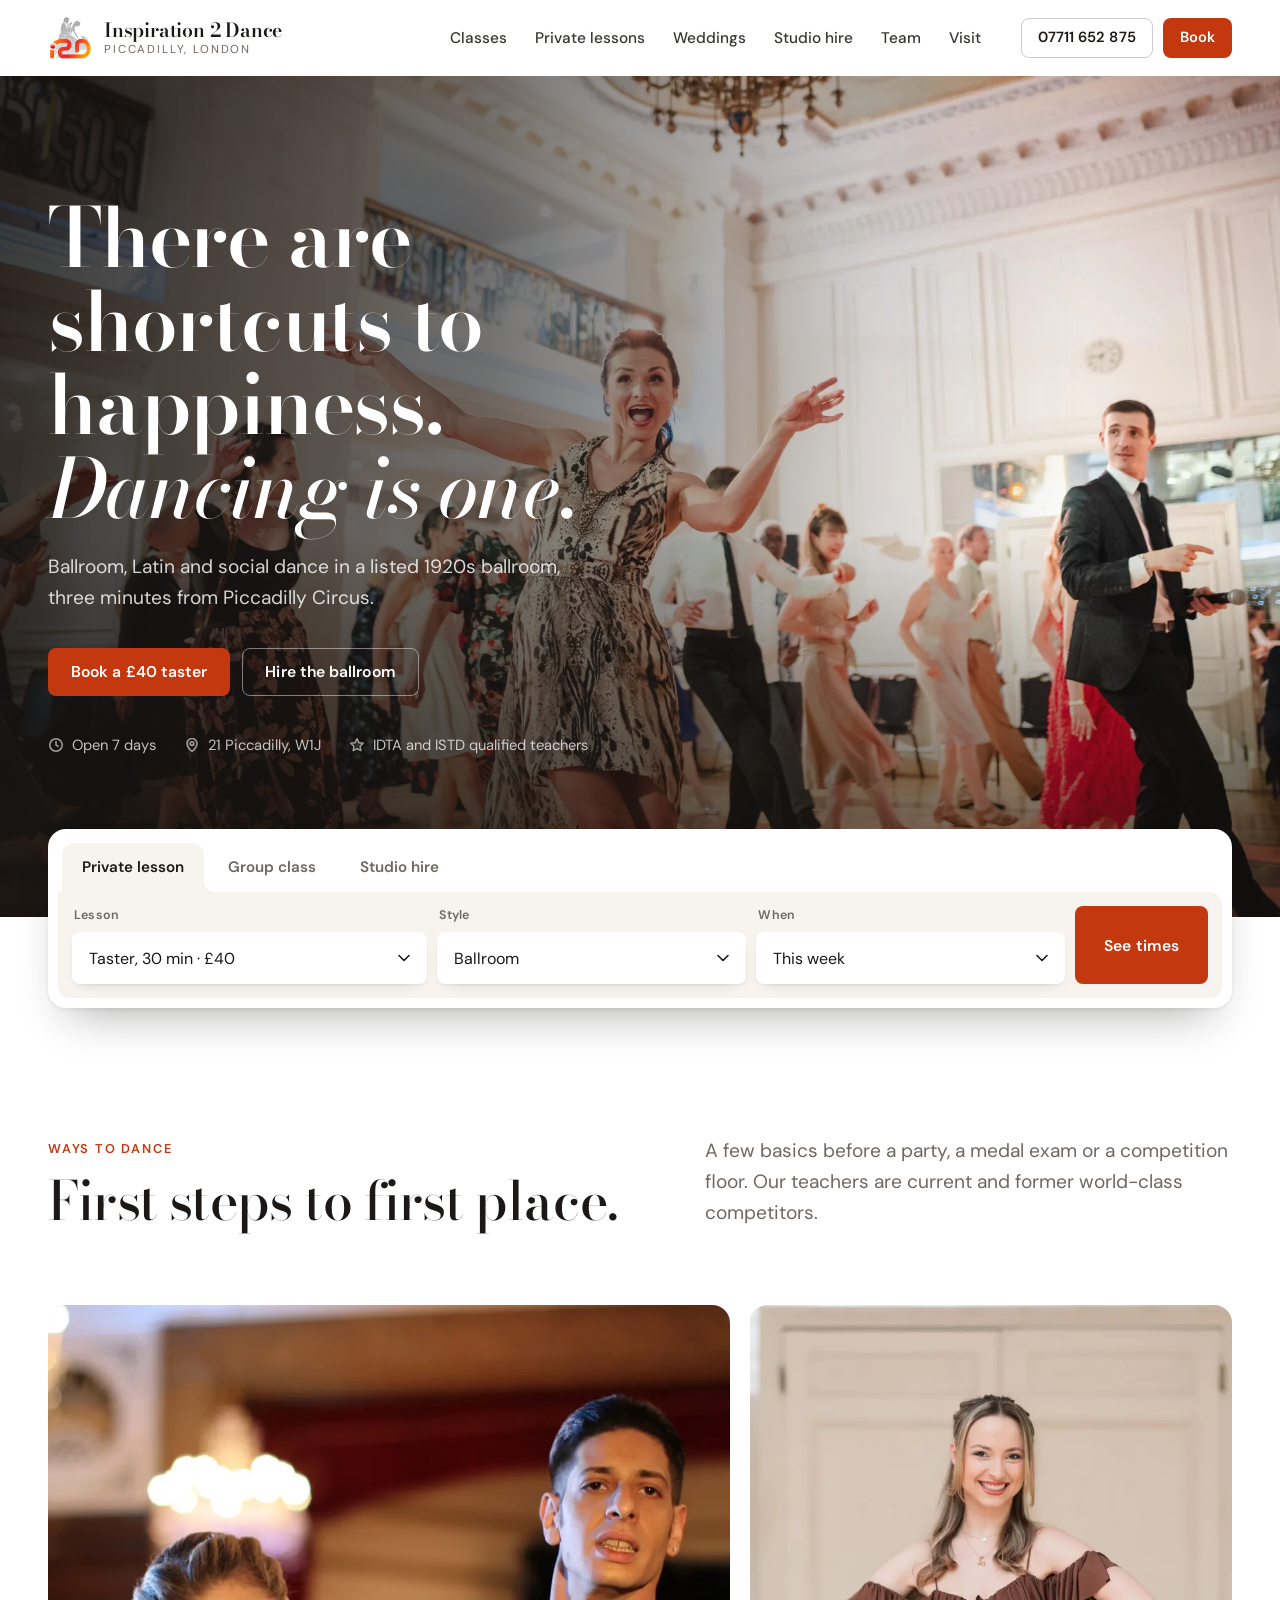
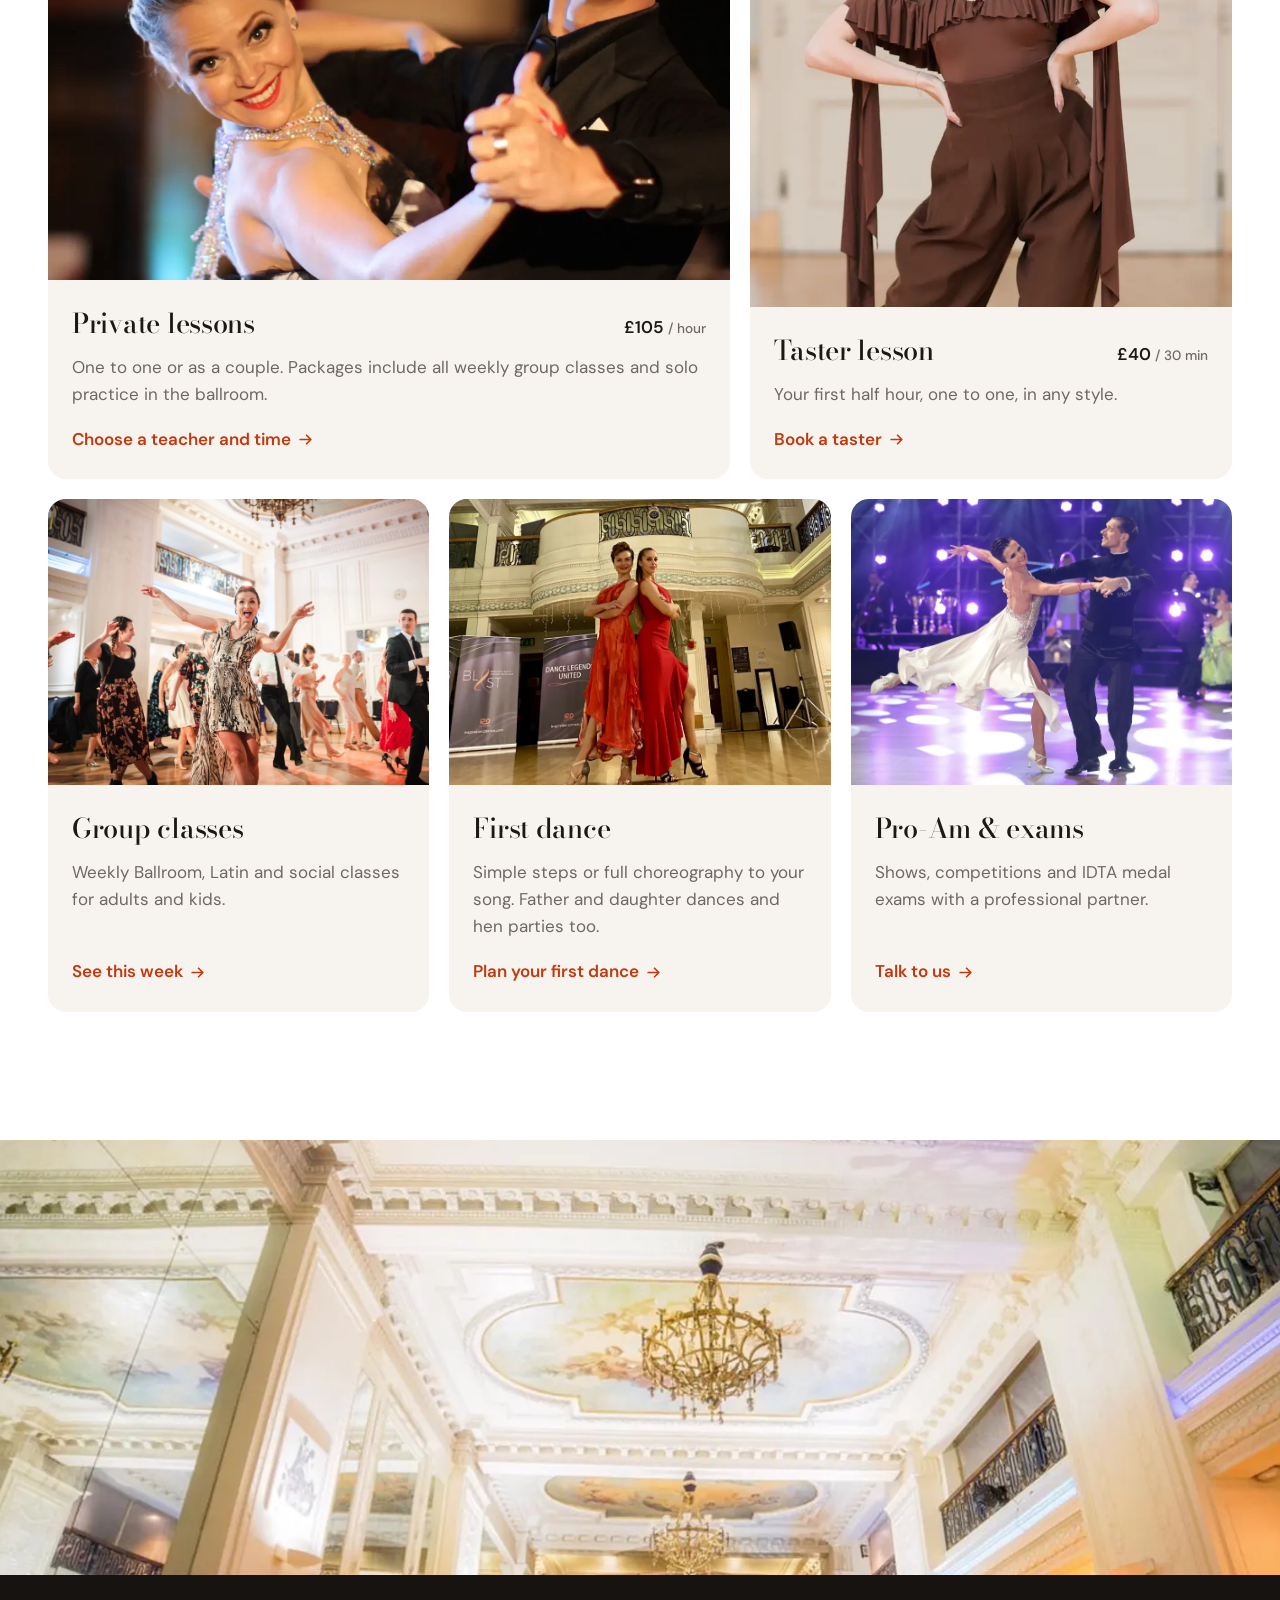
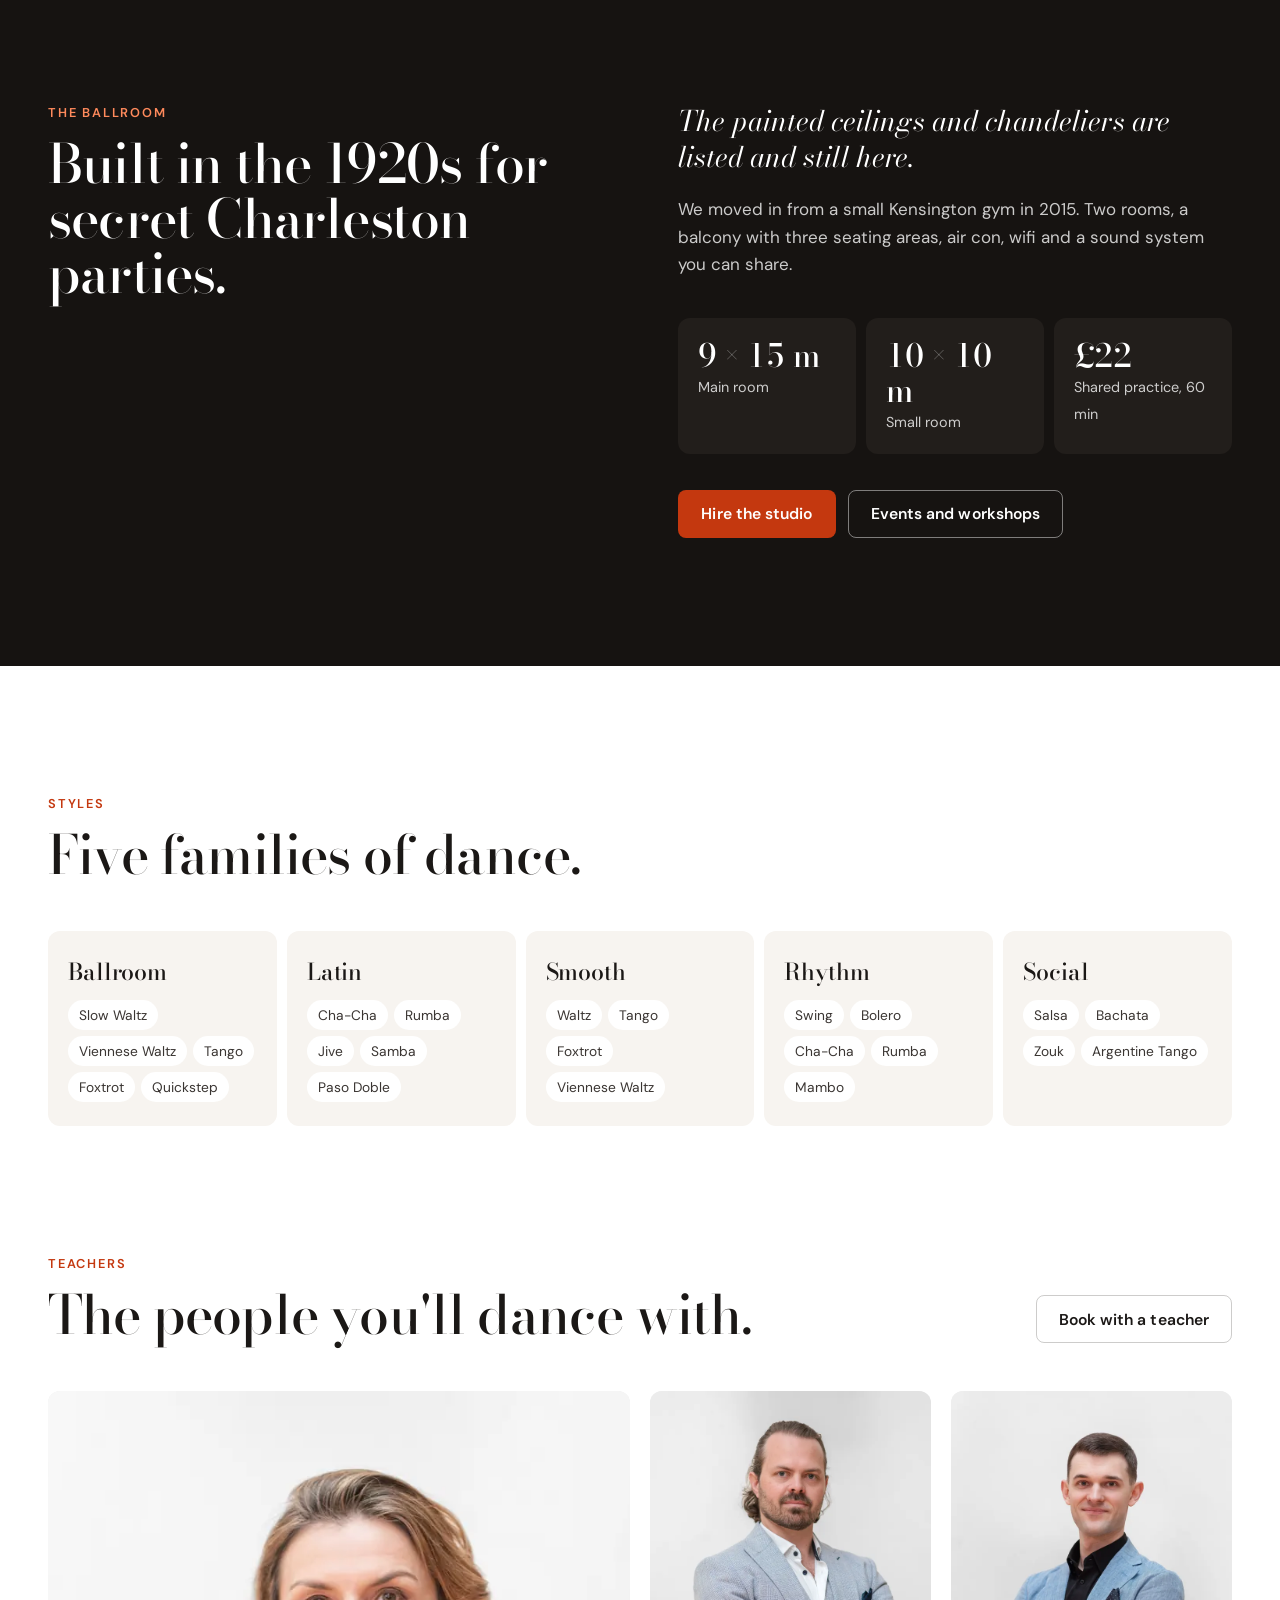
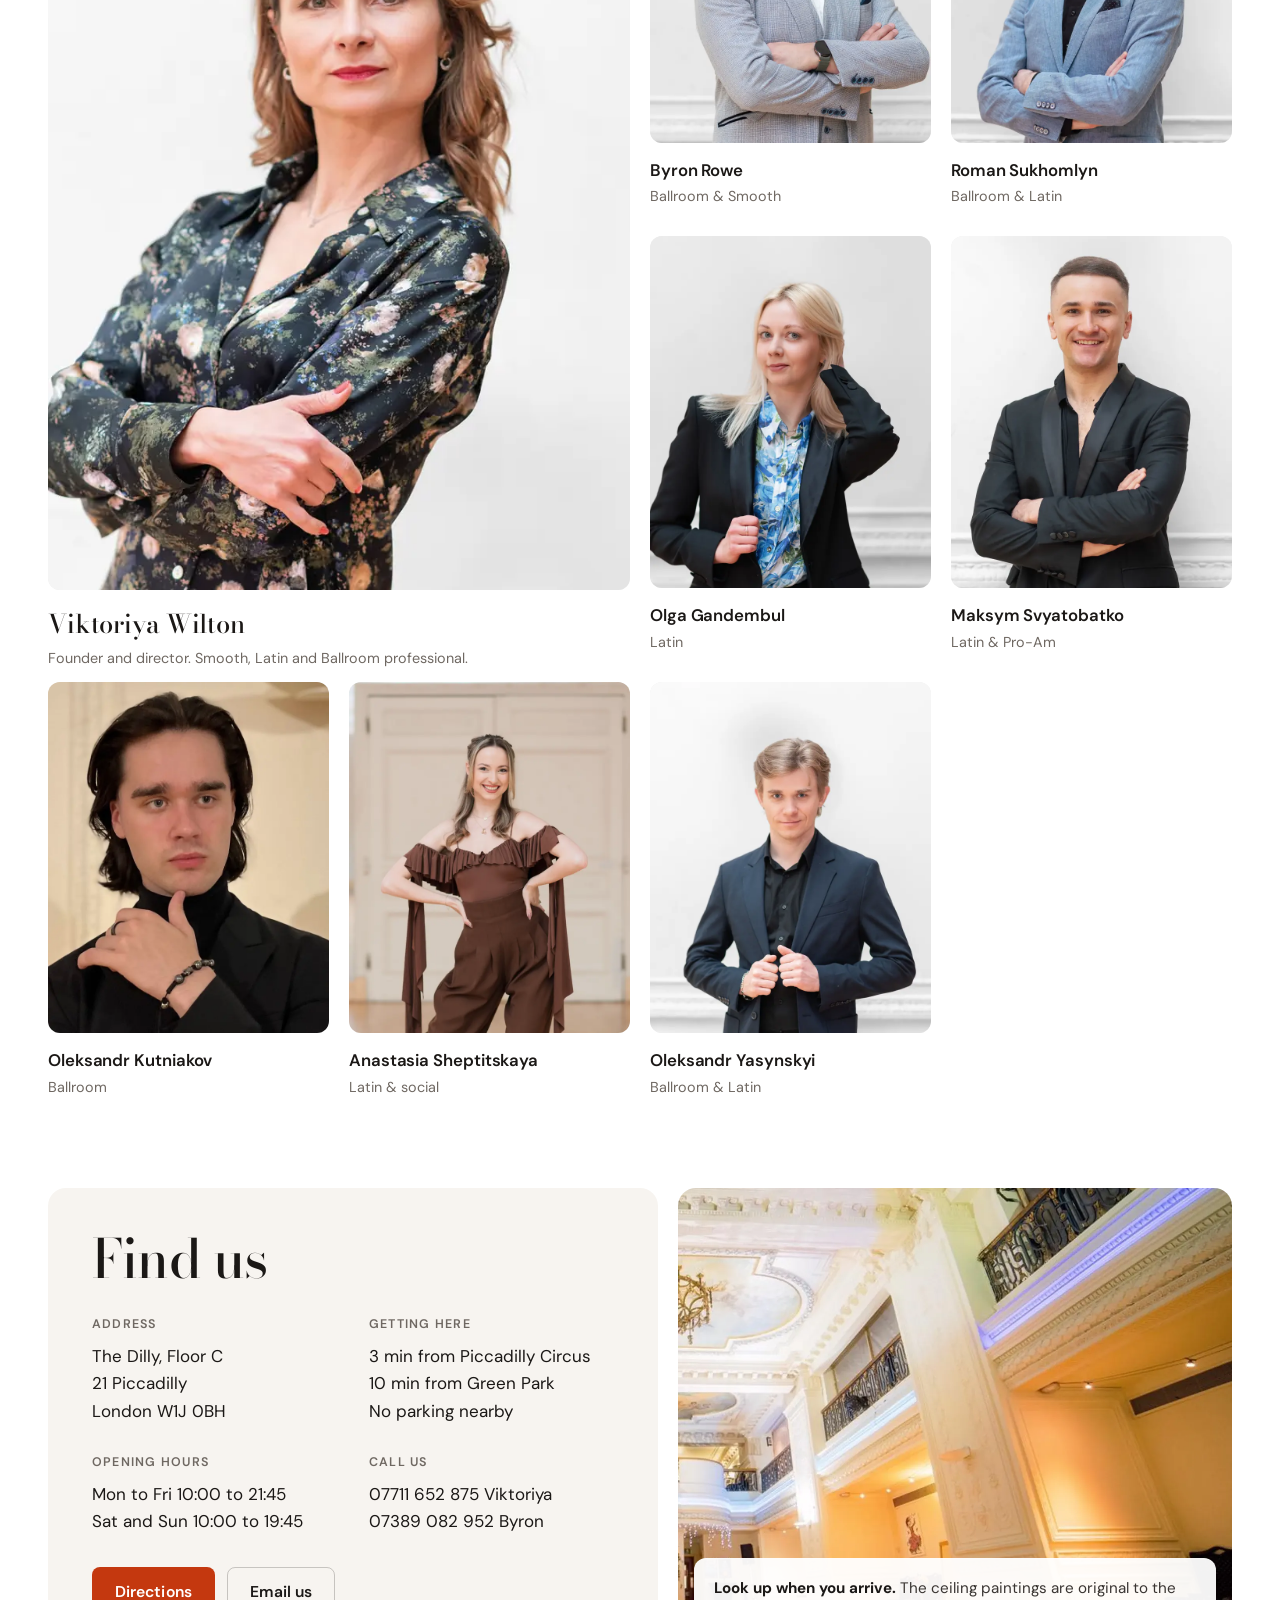
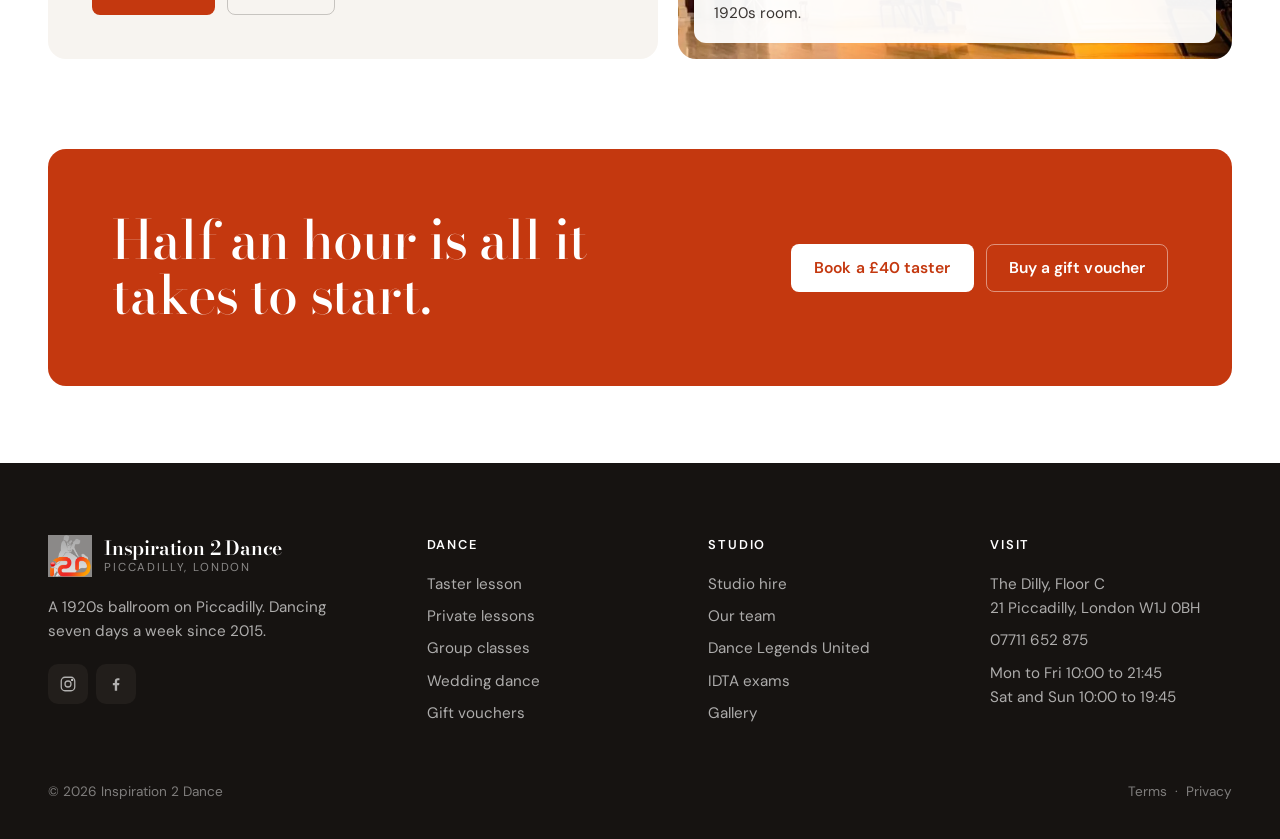
==== design/index.html @ 7de1f1ab "I2D website redesign mockup: home, booking and studio hire Co-Authored-By: Claude Opus 5.5 <noreply@" ====
<!doctype html>
<html lang="en-GB">
<head>
<meta charset="utf-8">
<meta name="viewport" content="width=device-width, initial-scale=1">
<meta name="robots" content="noindex, nofollow">
<title>Inspiration 2 Dance · Ballroom & Latin dance studio, Piccadilly</title>
<link rel="preload" href="assets/fonts/bodoni-moda-latin-standard-normal.woff2" as="font" type="font/woff2" crossorigin>
<link rel="preload" href="assets/fonts/dm-sans-latin-standard-normal.woff2" as="font" type="font/woff2" crossorigin>
<link rel="stylesheet" href="assets/site.css">
<link rel="icon" href="assets/img/i2d-logo.png">
</head>
<body data-page="home">
<div data-header></div>

<main>
  <section class="hero on-dark">
    <div class="hero-media"><img src="assets/img/social-night.webp" alt="A full social dance night under the chandeliers at Inspiration 2 Dance" width="2000" height="1353" fetchpriority="high"></div>
    <div class="rail">
      <h1 class="display">There are shortcuts to happiness. <em>Dancing is one.</em></h1>
      <p class="lede">Ballroom, Latin and social dance in a listed 1920s ballroom, three minutes from Piccadilly Circus.</p>
      <div class="actions">
        <a class="btn btn-primary" href="book.html?type=taster">Book a £40 taster</a>
        <a class="btn btn-ghost" href="studio-hire.html">Hire the ballroom</a>
      </div>
      <div class="hero-facts">
        <span><svg viewBox="0 0 16 16" fill="none" stroke="currentColor" stroke-width="1.5"><circle cx="8" cy="8" r="6.2"/><path d="M8 4.6V8l2.2 1.4" stroke-linecap="round"/></svg>Open 7 days</span>
        <span><svg viewBox="0 0 16 16" fill="none" stroke="currentColor" stroke-width="1.5"><path d="M8 14.5s5-4.3 5-8a5 5 0 0 0-10 0c0 3.7 5 8 5 8z"/><circle cx="8" cy="6.5" r="1.8"/></svg>21 Piccadilly, W1J</span>
        <span><svg viewBox="0 0 16 16" fill="none" stroke="currentColor" stroke-width="1.5"><path d="M8 1.8l1.9 3.9 4.3.6-3.1 3 .7 4.3L8 11.6l-3.8 2 .7-4.3-3.1-3 4.3-.6z" stroke-linejoin="round"/></svg>IDTA and ISTD qualified teachers</span>
      </div>
    </div>
  </section>

  <div class="rail">
    <div class="quick" id="quick">
      <div class="quick-tabs" role="tablist" data-tabs>
        <button class="ctab" role="tab" aria-selected="true" data-value="lesson">Private lesson</button>
        <button class="ctab" role="tab" aria-selected="false" data-value="class">Group class</button>
        <button class="ctab" role="tab" aria-selected="false" data-value="hire">Studio hire</button>
      </div>
      <form class="quick-body" action="book.html">
        <div class="field">
          <label for="q-what" data-q-label>Lesson</label>
          <select class="control" id="q-what" name="type">
            <option value="taster">Taster, 30 min · £40</option>
            <option value="single">Private lesson, 60 min · £105</option>
            <option value="five">5 hour package · £495</option>
            <option value="ten">10 hour package · £950</option>
          </select>
        </div>
        <div class="field">
          <label for="q-style">Style</label>
          <select class="control" id="q-style" name="style">
            <option>Ballroom</option><option>Latin</option><option>American Smooth</option>
            <option>Salsa</option><option>Argentine Tango</option><option>Wedding dance</option>
          </select>
        </div>
        <div class="field">
          <label for="q-when">When</label>
          <select class="control" id="q-when" name="when">
            <option>This week</option><option>Next week</option><option>Pick a date</option>
          </select>
        </div>
        <button class="btn btn-primary" type="submit">See times</button>
      </form>
    </div>
  </div>

  <section class="section">
    <div class="rail">
      <div class="intro">
        <div>
          <p class="kicker">Ways to dance</p>
          <h2 class="display" style="margin-top:14px">First steps to first place.</h2>
        </div>
        <p class="lede">A few basics before a party, a medal exam or a competition floor. Our teachers are current and former world-class competitors.</p>
      </div>

      <div class="offers">
        <a class="offer big" href="book.html">
          <div class="ph"><img src="assets/img/gala-waltz.webp" alt="Teacher and student in ballroom hold" width="1400" height="961" loading="lazy"></div>
          <div class="body">
            <div class="row"><h3>Private lessons</h3><span class="price">£105 <small>/ hour</small></span></div>
            <p>One to one or as a couple. Packages include all weekly group classes and solo practice in the ballroom.</p>
            <span class="link">Choose a teacher and time <svg class="arrow" viewBox="0 0 16 16" fill="none"><path d="M3 8h10m-4-4 4 4-4 4" stroke="currentColor" stroke-width="1.6" stroke-linecap="round" stroke-linejoin="round"/></svg></span>
          </div>
        </a>
        <a class="offer tall" href="book.html?type=taster">
          <div class="ph"><img src="assets/img/team-anastasia-sheptitskaya.webp" alt="Anastasia, one of our teachers, in the studio" width="720" height="900" loading="lazy" style="object-position:50% 20%"></div>
          <div class="body">
            <div class="row"><h3>Taster lesson</h3><span class="price">£40 <small>/ 30 min</small></span></div>
            <p>Your first half hour, one to one, in any style.</p>
            <span class="link">Book a taster <svg class="arrow" viewBox="0 0 16 16" fill="none"><path d="M3 8h10m-4-4 4 4-4 4" stroke="currentColor" stroke-width="1.6" stroke-linecap="round" stroke-linejoin="round"/></svg></span>
          </div>
        </a>
        <a class="offer third" href="book.html?type=class">
          <div class="ph"><img src="assets/img/social-night.webp" alt="Group class in the main ballroom" width="2000" height="1353" loading="lazy" style="object-position:30% 50%"></div>
          <div class="body">
            <div class="row"><h3>Group classes</h3></div>
            <p>Weekly Ballroom, Latin and social classes for adults and kids.</p>
            <span class="link">See this week <svg class="arrow" viewBox="0 0 16 16" fill="none"><path d="M3 8h10m-4-4 4 4-4 4" stroke="currentColor" stroke-width="1.6" stroke-linecap="round" stroke-linejoin="round"/></svg></span>
          </div>
        </a>
        <a class="offer third" id="weddings" href="book.html?style=wedding">
          <div class="ph"><img src="assets/img/red-dresses.webp" alt="Two dancers in red dresses under the ballroom balcony" width="845" height="684" loading="lazy"></div>
          <div class="body">
            <div class="row"><h3>First dance</h3></div>
            <p>Simple steps or full choreography to your song. Father and daughter dances and hen parties too.</p>
            <span class="link">Plan your first dance <svg class="arrow" viewBox="0 0 16 16" fill="none"><path d="M3 8h10m-4-4 4 4-4 4" stroke="currentColor" stroke-width="1.6" stroke-linecap="round" stroke-linejoin="round"/></svg></span>
          </div>
        </a>
        <a class="offer third" href="#">
          <div class="ph"><img src="assets/img/competition-ballroom.webp" alt="Pro-Am couple competing on a lit ballroom floor" width="845" height="684" loading="lazy"></div>
          <div class="body">
            <div class="row"><h3>Pro-Am &amp; exams</h3></div>
            <p>Shows, competitions and IDTA medal exams with a professional partner.</p>
            <span class="link">Talk to us <svg class="arrow" viewBox="0 0 16 16" fill="none"><path d="M3 8h10m-4-4 4 4-4 4" stroke="currentColor" stroke-width="1.6" stroke-linecap="round" stroke-linejoin="round"/></svg></span>
          </div>
        </a>
      </div>
    </div>
  </section>

  <section class="band on-dark">
    <div class="ceiling"><img src="assets/img/ballroom-ceiling.webp" alt="Painted ceilings and chandeliers in the main ballroom" width="2000" height="488" loading="lazy"></div>
    <div class="section rail">
      <div class="story">
        <div>
          <p class="kicker">The ballroom</p>
          <h2 class="display" style="margin-top:14px">Built in the 1920s for secret Charleston parties.</h2>
        </div>
        <div>
          <p class="big-quote">The painted ceilings and chandeliers are listed and still here.</p>
          <p style="margin-top:1.2em">We moved in from a small Kensington gym in 2015. Two rooms, a balcony with three seating areas, air con, wifi and a sound system you can share.</p>
          <div class="specs">
            <div class="spec"><b class="num">9 × 15 m</b><span>Main room</span></div>
            <div class="spec"><b class="num">10 × 10 m</b><span>Small room</span></div>
            <div class="spec"><b class="num">£22</b><span>Shared practice, 60 min</span></div>
          </div>
          <div class="actions">
            <a class="btn btn-primary" href="studio-hire.html">Hire the studio</a>
            <a class="btn btn-ghost" href="studio-hire.html#exclusive">Events and workshops</a>
          </div>
        </div>
      </div>
    </div>
  </section>

  <section class="section">
    <div class="rail">
      <p class="kicker">Styles</p>
      <h2 class="display" style="margin-top:14px;max-width:16ch">Five families of dance.</h2>
      <div class="styles-grid">
        <div class="style-card"><h3>Ballroom</h3><ul><li>Slow Waltz</li><li>Viennese Waltz</li><li>Tango</li><li>Foxtrot</li><li>Quickstep</li></ul></div>
        <div class="style-card"><h3>Latin</h3><ul><li>Cha-Cha</li><li>Rumba</li><li>Jive</li><li>Samba</li><li>Paso Doble</li></ul></div>
        <div class="style-card"><h3>Smooth</h3><ul><li>Waltz</li><li>Tango</li><li>Foxtrot</li><li>Viennese Waltz</li></ul></div>
        <div class="style-card"><h3>Rhythm</h3><ul><li>Swing</li><li>Bolero</li><li>Cha-Cha</li><li>Rumba</li><li>Mambo</li></ul></div>
        <div class="style-card"><h3>Social</h3><ul><li>Salsa</li><li>Bachata</li><li>Zouk</li><li>Argentine Tango</li></ul></div>
      </div>
    </div>
  </section>

  <section class="section tight" id="team" style="padding-top:0">
    <div class="rail">
      <div class="team-head">
        <div>
          <p class="kicker">Teachers</p>
          <h2 class="display" style="margin-top:14px">The people you'll dance with.</h2>
        </div>
        <a class="btn btn-ghost" href="book.html">Book with a teacher</a>
      </div>
      <div class="team">
        <article class="person lead">
          <div class="ph"><img src="assets/img/team-viktoriya-wilton.webp" alt="Viktoriya Wilton" width="720" height="900" loading="lazy"></div>
          <h3>Viktoriya Wilton</h3>
          <p>Founder and director. Smooth, Latin and Ballroom professional.</p>
        </article>
        <article class="person"><div class="ph"><img src="assets/img/team-byron-rowe.webp" alt="Byron Rowe" width="720" height="900" loading="lazy"></div><h3>Byron Rowe</h3><p>Ballroom &amp; Smooth</p></article>
        <article class="person"><div class="ph"><img src="assets/img/team-roman-sukhomlyn.webp" alt="Roman Sukhomlyn" width="720" height="900" loading="lazy"></div><h3>Roman Sukhomlyn</h3><p>Ballroom &amp; Latin</p></article>
        <article class="person"><div class="ph"><img src="assets/img/team-olga-gandembul.webp" alt="Olga Gandembul" width="720" height="900" loading="lazy"></div><h3>Olga Gandembul</h3><p>Latin</p></article>
        <article class="person"><div class="ph"><img src="assets/img/team-maksym-svyatobatko.webp" alt="Maksym Svyatobatko" width="720" height="900" loading="lazy"></div><h3>Maksym Svyatobatko</h3><p>Latin &amp; Pro-Am</p></article>
        <article class="person"><div class="ph"><img src="assets/img/team-oleksandr-kutniakov.webp" alt="Oleksandr Kutniakov" width="680" height="850" loading="lazy"></div><h3>Oleksandr Kutniakov</h3><p>Ballroom</p></article>
        <article class="person"><div class="ph"><img src="assets/img/team-anastasia-sheptitskaya.webp" alt="Anastasia Sheptitskaya" width="720" height="900" loading="lazy"></div><h3>Anastasia Sheptitskaya</h3><p>Latin &amp; social</p></article>
        <article class="person"><div class="ph"><img src="assets/img/team-oleksandr-yasynskyi.webp" alt="Oleksandr Yasynskyi" width="720" height="900" loading="lazy"></div><h3>Oleksandr Yasynskyi</h3><p>Ballroom &amp; Latin</p></article>
      </div>
    </div>
  </section>

  <section class="section tight" id="visit" style="padding-top:0">
    <div class="rail visit">
      <div class="visit-card">
        <h2 class="display">Find us</h2>
        <div class="facts">
          <div><p class="label">Address</p><p>The Dilly, Floor C<br>21 Piccadilly<br>London W1J 0BH</p></div>
          <div><p class="label">Getting here</p><p>3 min from Piccadilly Circus<br>10 min from Green Park<br>No parking nearby</p></div>
          <div><p class="label">Opening hours</p><p class="num">Mon to Fri 10:00 to 21:45<br>Sat and Sun 10:00 to 19:45</p></div>
          <div><p class="label">Call us</p><p class="num"><a href="tel:+447711652875">07711 652 875</a> Viktoriya<br><a href="tel:+447389082952">07389 082 952</a> Byron</p></div>
        </div>
        <div style="display:flex;gap:12px;flex-wrap:wrap;margin-top:32px">
          <a class="btn btn-primary" href="https://maps.google.com/?q=21+Piccadilly+London+W1J+0BH">Directions</a>
          <a class="btn btn-ghost" href="mailto:info@inspiration2dance.com">Email us</a>
        </div>
      </div>
      <div class="visit-photo">
        <img src="assets/img/ballroom-floor.webp" alt="The ballroom floor and balcony" width="1100" height="1061" loading="lazy">
        <p class="did-you-know"><b>Look up when you arrive.</b> The ceiling paintings are original to the 1920s room.</p>
      </div>
    </div>
  </section>

  <div class="rail">
    <div class="cta-band">
      <h2 class="display">Half an hour is all it takes to start.</h2>
      <div class="actions">
        <a class="btn btn-light" href="book.html?type=taster">Book a £40 taster</a>
        <a class="btn btn-ghost light" href="#">Buy a gift voucher</a>
      </div>
    </div>
  </div>
</main>

<div data-footer></div>
<script src="assets/site.js"></script>
<script>
  // Quick booker: swap the first field per tab
  (function () {
    const sel = document.getElementById("q-what");
    const lab = document.querySelector("[data-q-label]");
    const form = document.querySelector(".quick-body");
    const sets = {
      lesson: ["Lesson", "book.html", [["taster","Taster, 30 min · £40"],["single","Private lesson, 60 min · £105"],["five","5 hour package · £495"],["ten","10 hour package · £950"]]],
      class: ["Level", "book.html", [["class","Beginner"],["class","Improver"],["class","Intermediate"],["class","Kids"]]],
      hire: ["Room", "studio-hire.html", [["main","Main room, 9 × 15 m"],["small","Small room, 10 × 10 m"],["exclusive","Whole venue, exclusive"]]],
    };
    document.querySelector(".quick-tabs").addEventListener("tabchange", (e) => {
      const [label, action, opts] = sets[e.detail];
      lab.textContent = label;
      form.action = action;
      sel.innerHTML = opts.map(([v, t]) => `<option value="${v}">${t}</option>`).join("");
    });
  })();
</script>
</body>
</html>
---- design/assets/site.css ----
/* Inspiration 2 Dance — redesign mockup */

@font-face {
  font-family: "Bodoni Moda";
  src: url("fonts/bodoni-moda-latin-standard-normal.woff2") format("woff2-variations");
  font-weight: 400 900;
  font-style: normal;
  font-display: swap;
}
@font-face {
  font-family: "Bodoni Moda";
  src: url("fonts/bodoni-moda-latin-standard-italic.woff2") format("woff2-variations");
  font-weight: 400 900;
  font-style: italic;
  font-display: swap;
}
@font-face {
  font-family: "DM Sans";
  src: url("fonts/dm-sans-latin-standard-normal.woff2") format("woff2-variations");
  font-weight: 100 1000;
  font-style: normal;
  font-display: swap;
}
@font-face {
  font-family: "DM Sans";
  src: url("fonts/dm-sans-latin-standard-italic.woff2") format("woff2-variations");
  font-weight: 100 1000;
  font-style: italic;
  font-display: swap;
}

:root {
  /* Brand: the i2D mark runs orange into red. One accent family, used sparingly. */
  --flame: #e8501c;
  --flame-deep: #c4380f;      /* text + buttons on light, AA on white */
  --flame-press: #a52e0b;
  --flame-soft: #fbe9e2;

  --ink: #1b1816;             /* warm charcoal */
  --ink-2: #3a3532;
  --muted: #6f6862;
  --line: #ebe5de;
  --paper: #ffffff;
  --paper-2: #f7f4f0;         /* warm off-white, the ballroom plaster */
  --night: #161311;           /* dark bands */
  --night-2: #221e1b;

  --ok: #14704a;  --ok-soft: #e4f4ec;
  --full: #5f6873; --full-soft: #eceff1;

  --serif: "Bodoni Moda", "Didot", "Bodoni 72", Georgia, serif;
  --sans: "DM Sans", system-ui, -apple-system, "Segoe UI", sans-serif;

  --r-sm: 8px;
  --r-md: 12px;
  --r-lg: 18px;
  --shadow: 0 1px 2px rgba(27, 24, 22, .05), 0 14px 34px -18px rgba(27, 24, 22, .30);
  --shadow-lift: 0 2px 4px rgba(27, 24, 22, .06), 0 24px 48px -22px rgba(27, 24, 22, .40);

  --rail: 1240px;
  --gutter: clamp(20px, 4vw, 48px);
}

*, *::before, *::after { box-sizing: border-box; }
html { -webkit-text-size-adjust: 100%; scroll-behavior: smooth; }
body {
  margin: 0;
  font-family: var(--sans);
  font-size: 1.0625rem;
  line-height: 1.6;
  color: var(--ink-2);
  background: var(--paper);
  -webkit-font-smoothing: antialiased;
  text-rendering: optimizeLegibility;
}
img { display: block; max-width: 100%; height: auto; }
a { color: inherit; }
button, input, select, textarea { font: inherit; color: inherit; }
:focus-visible { outline: 2px solid var(--flame-deep); outline-offset: 3px; border-radius: 6px; }

h1, h2, h3 { color: var(--ink); margin: 0; font-weight: 500; }
.display {
  font-family: var(--serif);
  font-weight: 500;
  letter-spacing: -0.015em;
  line-height: 1.02;
  font-optical-sizing: auto;
}
.display em { font-style: italic; font-weight: 400; }
h1.display { font-size: clamp(2.6rem, 6.4vw, 5.6rem); }
h2.display { font-size: clamp(2rem, 4.2vw, 3.4rem); }
h3 { font-size: 1.15rem; font-weight: 600; letter-spacing: -0.005em; }
p { margin: 0; }

.rail { width: min(100% - 2 * var(--gutter), var(--rail)); margin-inline: auto; }
.section { padding-block: clamp(72px, 10vw, 136px); }
.section.tight { padding-block: clamp(56px, 7vw, 96px); }
.kicker {
  font-size: .8rem;
  font-weight: 600;
  letter-spacing: .14em;
  text-transform: uppercase;
  color: var(--flame-deep);
}
.lede { font-size: clamp(1.1rem, 1.5vw, 1.25rem); color: var(--muted); }
.num { font-variant-numeric: tabular-nums; }

/* ---------- Buttons ---------- */
.btn {
  display: inline-flex; align-items: center; justify-content: center; gap: .5em;
  min-height: 48px; padding: 0 22px;
  border-radius: var(--r-sm);
  border: 1.5px solid transparent;
  font-weight: 600; font-size: .98rem; letter-spacing: .005em;
  text-decoration: none; cursor: pointer; white-space: nowrap;
  transition: background-color .15s, border-color .15s, color .15s, transform .15s;
}
.btn:active { transform: translateY(1px); }
.btn-primary { background: var(--flame-deep); color: #fff; }
.btn-primary:hover { background: var(--flame-press); }
.btn-ghost { background: transparent; color: var(--ink); border-color: rgba(27,24,22,.22); }
.btn-ghost:hover { border-color: var(--ink); }
.on-dark .btn-ghost, .btn-ghost.light { color: #fff; border-color: rgba(255,255,255,.45); }
.on-dark .btn-ghost:hover, .btn-ghost.light:hover { border-color: #fff; }
.btn-sm { min-height: 40px; padding: 0 16px; font-size: .92rem; }
.btn-block { width: 100%; }
.btn[disabled] { opacity: .45; cursor: not-allowed; }
.link {
  color: var(--flame-deep); font-weight: 600; text-decoration: none;
  display: inline-flex; align-items: center; gap: .35em;
}
.link:hover { text-decoration: underline; text-underline-offset: 4px; }
.arrow { width: 1em; height: 1em; flex: none; }

/* ---------- Header ---------- */
.site-header {
  position: sticky; top: 0; z-index: 50;
  background: rgba(255,255,255,.96);
  backdrop-filter: saturate(1.4) blur(8px);
  transition: box-shadow .2s;
}
.site-header.scrolled { box-shadow: 0 1px 0 var(--line), 0 10px 30px -24px rgba(0,0,0,.4); }
.site-header .rail { display: flex; align-items: center; gap: 28px; height: 76px; }
.brand { display: flex; align-items: center; gap: 12px; text-decoration: none; flex: none; }
.brand img { width: 44px; height: 42px; }
.brand-name { display: flex; flex-direction: column; line-height: 1.05; }
.brand-name b { font-family: var(--serif); font-weight: 600; font-size: 1.22rem; color: var(--ink); letter-spacing: -.01em; }
.brand-name span { font-size: .72rem; letter-spacing: .16em; text-transform: uppercase; color: var(--muted); margin-top: 3px; }
.nav { display: flex; gap: 4px; margin-left: auto; }
.nav a {
  text-decoration: none; font-weight: 500; font-size: .96rem; color: var(--ink-2);
  padding: 9px 12px; border-radius: var(--r-sm);
}
.nav a:hover { background: var(--paper-2); color: var(--ink); }
.nav a[aria-current="page"] { color: var(--ink); background: var(--paper-2); }
.header-cta { display: flex; gap: 10px; align-items: center; }
.burger {
  display: none; margin-left: auto; width: 46px; height: 46px; border: 0; border-radius: var(--r-sm);
  background: var(--paper-2); cursor: pointer; align-items: center; justify-content: center;
}
.burger svg { width: 22px; height: 22px; }

.mobile-menu {
  position: fixed; inset: 0; z-index: 60; background: var(--paper);
  padding: 16px var(--gutter) 32px; display: none; flex-direction: column; overflow-y: auto;
}
.mobile-menu.open { display: flex; }
.mobile-menu .top { display: flex; align-items: center; justify-content: space-between; height: 60px; margin-bottom: 18px; }
.mobile-menu nav { display: grid; gap: 8px; }
.mobile-menu nav a {
  display: flex; align-items: center; justify-content: space-between;
  text-decoration: none; padding: 16px 18px; border-radius: var(--r-md);
  background: var(--paper-2); font-weight: 600; font-size: 1.08rem; color: var(--ink);
}
.mobile-menu .foot { margin-top: auto; padding-top: 28px; display: grid; gap: 10px; }

@media (max-width: 1080px) {
  .nav, .header-cta .btn-ghost { display: none; }
  .header-cta { margin-left: auto; }
  .burger { display: inline-flex; margin-left: 0; }
}
@media (max-width: 520px) {
  .site-header .rail { height: 66px; gap: 12px; }
  .brand-name span { display: none; }
  .header-cta .btn { min-height: 42px; padding: 0 14px; }
}

/* ---------- Hero ---------- */
.hero { position: relative; color: #fff; background: var(--night); isolation: isolate; }
.hero-media { position: absolute; inset: 0; z-index: -1; overflow: hidden; }
.hero-media img { width: 100%; height: 100%; object-fit: cover; object-position: 50% 35%; }
.hero-media::after {
  content: ""; position: absolute; inset: 0;
  background:
    linear-gradient(90deg, rgba(22,19,17,.82) 0%, rgba(22,19,17,.6) 38%, rgba(22,19,17,.15) 68%, rgba(22,19,17,0) 85%),
    linear-gradient(0deg, rgba(22,19,17,.7) 0%, rgba(22,19,17,0) 45%);
}
@media (max-width: 760px) {
  .hero-media::after { background: linear-gradient(0deg, rgba(22,19,17,.92) 0%, rgba(22,19,17,.72) 55%, rgba(22,19,17,.45) 100%); }
}
.hero .rail { min-height: min(86vh, 820px); display: flex; flex-direction: column; justify-content: flex-end; padding-block: 120px 160px; }
.hero h1 { color: #fff; max-width: 13ch; font-weight: 600; }
.hero h1 em { font-weight: 500; }
.hero .lede { color: rgba(255,255,255,.82); margin-top: 22px; max-width: 34rem; }
.hero .actions { display: flex; flex-wrap: wrap; gap: 12px; margin-top: 34px; }
.hero-facts { display: flex; flex-wrap: wrap; gap: 8px 28px; margin-top: 38px; font-size: .92rem; color: rgba(255,255,255,.75); }
.hero-facts span { display: inline-flex; align-items: center; gap: 8px; }
.hero-facts svg { width: 16px; height: 16px; opacity: .8; }

/* Quick booker, sits over the hero edge */
.quick {
  position: relative; z-index: 5; margin-top: -88px;
  background: var(--paper); border-radius: var(--r-lg); box-shadow: var(--shadow-lift);
  padding: 10px 10px 10px;
}
.quick-tabs { display: flex; gap: 4px; padding: 4px 4px 0; overflow-x: auto; scrollbar-width: none; }
.quick-tabs::-webkit-scrollbar { display: none; }
.quick-body { display: grid; grid-template-columns: 1.15fr 1fr 1fr auto; gap: 10px; padding: 14px; background: var(--paper-2); border-radius: 0 var(--r-md) var(--r-md) var(--r-md); }
.quick-body .btn { height: 100%; min-height: 60px; padding: 0 28px; }
@media (max-width: 900px) {
  .quick { margin-top: -64px; }
  .quick-body { grid-template-columns: 1fr 1fr; }
  .quick-body .btn { grid-column: 1 / -1; min-height: 52px; }
}
@media (max-width: 520px) {
  .quick-body { grid-template-columns: 1fr; }
  .quick-tabs .ctab, .tabbar .ctab { flex: 1; padding-inline: 6px; font-size: .85rem; white-space: nowrap; }
}

/* Chrome-style tabs: rounded tops that flare into the panel below */
.ctab {
  position: relative; flex: none; border: 0; cursor: pointer;
  padding: 12px 20px 13px; border-radius: 12px 12px 0 0;
  background: transparent; color: var(--muted); font-weight: 600; font-size: .95rem;
}
.ctab:hover { color: var(--ink); background: #f2eee9; }
.ctab[aria-selected="true"] { background: var(--paper-2); color: var(--ink); }
.ctab[aria-selected="true"]::before, .ctab[aria-selected="true"]::after {
  content: ""; position: absolute; bottom: 0; width: 12px; height: 12px; pointer-events: none;
}
.ctab[aria-selected="true"]::before { left: -12px; background: radial-gradient(circle at 0 0, transparent 12px, var(--paper-2) 12.5px); }
.ctab[aria-selected="true"]::after { right: -12px; background: radial-gradient(circle at 100% 0, transparent 12px, var(--paper-2) 12.5px); }
.ctab:first-child[aria-selected="true"]::before { display: none; }
.tabbar-first-active + .quick-body, .tabs-panel.first { border-top-left-radius: 0; }

/* ---------- Fields: elevated white controls ---------- */
.field { display: flex; flex-direction: column; gap: 6px; min-width: 0; }
.field label, .field .label { font-size: .78rem; font-weight: 600; color: var(--muted); letter-spacing: .02em; }
.control {
  appearance: none; width: 100%; min-height: 52px; padding: 0 16px;
  background: #fff; border: 1px solid transparent; border-radius: var(--r-sm);
  box-shadow: 0 1px 2px rgba(27,24,22,.06), 0 6px 16px -10px rgba(27,24,22,.25);
  font-size: 1rem; color: var(--ink);
}
.control:hover { border-color: #e2dbd3; }
.control:focus { outline: none; border-color: var(--flame-deep); box-shadow: 0 0 0 3px var(--flame-soft); }
select.control {
  padding-right: 42px; cursor: pointer;
  background-image: url("data:image/svg+xml,%3Csvg xmlns='http://www.w3.org/2000/svg' width='12' height='8' fill='none'%3E%3Cpath d='M1 1.5l5 5 5-5' stroke='%231b1816' stroke-width='1.6' stroke-linecap='round' stroke-linejoin='round'/%3E%3C/svg%3E");
  background-repeat: no-repeat; background-position: right 16px center;
}
textarea.control { padding: 14px 16px; min-height: 120px; resize: vertical; line-height: 1.5; }
.quick .field label { padding-left: 2px; }

/* ---------- Home: offer list ---------- */
.intro { display: grid; grid-template-columns: 1.1fr 1fr; gap: clamp(32px, 6vw, 96px); align-items: end; }
.intro .lede { max-width: none; }
@media (max-width: 860px) { .intro { grid-template-columns: 1fr; } }

.offers { margin-top: clamp(48px, 6vw, 80px); display: grid; grid-template-columns: repeat(12, 1fr); gap: 20px; }
.offer {
  position: relative; display: flex; flex-direction: column; text-decoration: none;
  border-radius: var(--r-lg); overflow: hidden; background: var(--paper-2);
  transition: transform .25s, box-shadow .25s;
}
.offer:hover { transform: translateY(-3px); box-shadow: var(--shadow); }
.offer .ph { overflow: hidden; aspect-ratio: 4 / 3; background: #ddd; }
.offer .ph img { width: 100%; height: 100%; object-fit: cover; transition: transform .6s; }
.offer:hover .ph img { transform: scale(1.03); }
.offer .body { padding: 22px 24px 26px; display: flex; flex-direction: column; gap: 8px; flex: 1; }
.offer .row { display: flex; align-items: baseline; justify-content: space-between; gap: 16px; }
.offer h3 { font-family: var(--serif); font-size: 1.7rem; font-weight: 500; letter-spacing: -.01em; }
.offer .price { font-weight: 600; color: var(--ink); white-space: nowrap; }
.offer .price small { font-weight: 500; color: var(--muted); font-size: .85rem; }
.offer p { color: var(--muted); }
.offer .link { margin-top: auto; padding-top: 10px; }
.offer.big { grid-column: span 7; }
.offer.big .ph, .offer.tall .ph { aspect-ratio: auto; flex: 1; min-height: 300px; }
.offer.big .body, .offer.tall .body { flex: none; }
.offer.tall { grid-column: span 5; }
.offer.third { grid-column: span 4; }
@media (max-width: 960px) {
  .offer.big, .offer.tall { grid-column: span 12; }
  .offer.third { grid-column: span 6; }
  .offer.big .ph, .offer.tall .ph { aspect-ratio: 16/10; flex: none; min-height: 0; }
}
@media (max-width: 620px) { .offer.third { grid-column: span 12; } }

/* ---------- Ballroom band ---------- */
.band { background: var(--night); color: rgba(255,255,255,.78); }
.band h2 { color: #fff; }
.band .kicker { color: #ff8a5c; }
.ceiling { position: relative; }
.ceiling img { width: 100%; height: clamp(220px, 34vw, 480px); object-fit: cover; object-position: 50% 30%; }
.story { display: grid; grid-template-columns: 1fr 1fr; gap: clamp(32px, 6vw, 96px); align-items: start; }
.story p + p { margin-top: 1em; }
.story .big-quote { font-family: var(--serif); font-style: italic; font-size: clamp(1.4rem, 2.2vw, 1.9rem); line-height: 1.3; color: #fff; }
.specs { margin-top: 40px; display: grid; grid-template-columns: repeat(3, 1fr); gap: 10px; }
.spec { background: var(--night-2); border-radius: var(--r-md); padding: 20px 20px 18px; }
.spec b { display: block; font-family: var(--serif); font-size: 2rem; font-weight: 500; color: #fff; line-height: 1.1; }
.spec span { font-size: .9rem; }
.band .actions { display: flex; flex-wrap: wrap; gap: 12px; margin-top: 36px; }
@media (max-width: 860px) {
  .story { grid-template-columns: 1fr; }
  .specs { grid-template-columns: 1fr 1fr; }
}

/* ---------- Styles ---------- */
.styles-grid { margin-top: 48px; display: grid; grid-template-columns: repeat(5, 1fr); gap: 10px; }
.style-card { background: var(--paper-2); border-radius: var(--r-md); padding: 22px 20px 24px; }
.style-card h3 { font-family: var(--serif); font-weight: 500; font-size: 1.45rem; margin-bottom: 10px; }
.style-card ul { list-style: none; padding: 0; margin: 0; display: flex; flex-wrap: wrap; gap: 6px; }
.style-card li { font-size: .86rem; background: #fff; border-radius: 999px; padding: 4px 11px; color: var(--ink-2); }
@media (max-width: 1080px) { .styles-grid { grid-template-columns: repeat(3, 1fr); } }
@media (max-width: 680px) { .styles-grid { grid-template-columns: 1fr 1fr; } }
@media (max-width: 440px) { .styles-grid { grid-template-columns: 1fr; } }

/* ---------- Team ---------- */
.team-head { display: flex; align-items: end; justify-content: space-between; gap: 24px; flex-wrap: wrap; }
.team { margin-top: 48px; display: grid; grid-template-columns: repeat(4, 1fr); gap: 28px 20px; }
.person .ph { aspect-ratio: 4/5; border-radius: var(--r-md); overflow: hidden; background: #eee; }
.person .ph img { width: 100%; height: 100%; object-fit: cover; object-position: 50% 15%; filter: saturate(.92); transition: filter .3s; }
.person:hover .ph img { filter: none; }
.person h3 { margin-top: 14px; font-size: 1.05rem; }
.person p { font-size: .9rem; color: var(--muted); margin-top: 2px; }
.person.lead { grid-column: span 2; grid-row: span 2; }
.person.lead .ph { aspect-ratio: auto; height: calc(100% - 64px); min-height: 320px; }
.person.lead h3 { font-family: var(--serif); font-size: 1.6rem; font-weight: 500; }
@media (max-width: 960px) { .team { grid-template-columns: repeat(3, 1fr); } .person.lead { grid-column: span 3; grid-row: auto; } .person.lead .ph { height: auto; aspect-ratio: 16/10; } }
@media (max-width: 620px) { .team { grid-template-columns: 1fr 1fr; } .person.lead { grid-column: span 2; } }

/* ---------- Visit ---------- */
.visit { display: grid; grid-template-columns: 1.1fr 1fr; gap: 20px; }
.visit-card { background: var(--paper-2); border-radius: var(--r-lg); padding: clamp(28px, 4vw, 44px); }
.visit-card h2 { margin-bottom: 28px; }
.facts { display: grid; grid-template-columns: 1fr 1fr; gap: 28px 32px; }
.facts .label { font-size: .78rem; font-weight: 600; letter-spacing: .1em; text-transform: uppercase; color: var(--muted); margin-bottom: 8px; }
.facts p { color: var(--ink); }
.facts a { text-decoration: none; }
.facts a:hover { color: var(--flame-deep); }
.visit-photo { border-radius: var(--r-lg); overflow: hidden; min-height: 360px; position: relative; }
.visit-photo img { position: absolute; inset: 0; width: 100%; height: 100%; object-fit: cover; }
.did-you-know {
  position: absolute; left: 16px; right: 16px; bottom: 16px;
  background: rgba(255,255,255,.95); border-radius: var(--r-md); padding: 18px 20px;
  font-size: .95rem; color: var(--ink-2);
}
.did-you-know b { color: var(--ink); }
@media (max-width: 900px) { .visit { grid-template-columns: 1fr; } }
@media (max-width: 480px) { .facts { grid-template-columns: 1fr; } }

/* ---------- CTA band ---------- */
.cta-band { background: var(--flame-deep); color: #fff; border-radius: var(--r-lg); padding: clamp(36px, 5vw, 64px); display: flex; align-items: center; justify-content: space-between; gap: 28px; flex-wrap: wrap; }
.cta-band h2 { color: #fff; max-width: 18ch; }
.cta-band .btn-light { background: #fff; color: var(--flame-deep); }
.cta-band .btn-light:hover { background: #fff5f1; }
.cta-band .actions { display: flex; gap: 12px; flex-wrap: wrap; }

/* ---------- Footer ---------- */
.site-footer { background: var(--night); color: rgba(255,255,255,.65); padding-block: 72px 36px; margin-top: clamp(48px, 6vw, 96px); font-size: .95rem; }
.site-footer .grid { display: grid; grid-template-columns: 1.4fr 1fr 1fr 1fr; gap: 40px; }
.site-footer h4 { color: #fff; font-size: .8rem; letter-spacing: .14em; text-transform: uppercase; margin: 0 0 16px; font-weight: 600; }
.site-footer ul { list-style: none; margin: 0; padding: 0; display: grid; gap: 8px; }
.site-footer a { text-decoration: none; }
.site-footer a:hover { color: #fff; }
.site-footer .brand-name b { color: #fff; }
.site-footer .brand-name span { color: rgba(255,255,255,.5); }
.site-footer .blurb { margin-top: 18px; max-width: 30ch; }
.site-footer .legal { margin-top: 56px; display: flex; justify-content: space-between; gap: 16px; flex-wrap: wrap; font-size: .85rem; color: rgba(255,255,255,.45); }
.social { display: flex; gap: 8px; margin-top: 20px; }
.social a { width: 40px; height: 40px; border-radius: 10px; background: var(--night-2); display: grid; place-items: center; }
.social svg { width: 18px; height: 18px; }
@media (max-width: 860px) { .site-footer .grid { grid-template-columns: 1fr 1fr; } }
@media (max-width: 480px) { .site-footer .grid { grid-template-columns: 1fr; } }

/* ---------- Page heads ---------- */
.page-head { padding-block: clamp(48px, 7vw, 96px) clamp(32px, 4vw, 56px); }
.page-head h1 { max-width: 16ch; }
.page-head .lede { margin-top: 18px; max-width: 40rem; }
.crumbs { font-size: .88rem; color: var(--muted); margin-bottom: 22px; display: flex; gap: 8px; }
.crumbs a { text-decoration: none; }
.crumbs a:hover { color: var(--ink); }

/* ---------- Booking app ---------- */
.booker { display: grid; grid-template-columns: minmax(0, 1fr) 380px; gap: 28px; align-items: start; }
@media (max-width: 1020px) { .booker { grid-template-columns: 1fr; } }
.steps { display: grid; grid-template-columns: minmax(0, 1fr); gap: 16px; min-width: 0; }
.booker > * { min-width: 0; }
.step { background: var(--paper-2); border-radius: var(--r-lg); padding: clamp(20px, 3vw, 32px); }
.step-head { display: flex; align-items: center; gap: 14px; margin-bottom: 20px; }
.step-no {
  width: 32px; height: 32px; border-radius: 50%; flex: none;
  display: grid; place-items: center; font-weight: 700; font-size: .9rem;
  background: #fff; color: var(--ink); box-shadow: 0 1px 2px rgba(0,0,0,.06);
}
.step.done .step-no { background: var(--ink); color: #fff; }
.step-head h2 { font-size: 1.25rem; font-weight: 600; letter-spacing: -.01em; }
.step-head .hint { margin-left: auto; font-size: .9rem; color: var(--muted); }

/* Options: separate rounded rectangles, elevated */
.options { display: grid; gap: 10px; }
.options.cols-2 { grid-template-columns: 1fr 1fr; }
.options.cols-3 { grid-template-columns: repeat(3, 1fr); }
@media (max-width: 680px) { .options.cols-2, .options.cols-3 { grid-template-columns: 1fr; } }
.opt { position: relative; display: block; cursor: pointer; }
.opt input { position: absolute; opacity: 0; pointer-events: none; }
.opt .card {
  display: flex; align-items: center; gap: 14px; height: 100%;
  background: #fff; border-radius: var(--r-md); padding: 16px 18px;
  border: 1.5px solid transparent;
  box-shadow: 0 1px 2px rgba(27,24,22,.05), 0 8px 20px -14px rgba(27,24,22,.28);
  transition: border-color .15s, box-shadow .15s, transform .15s;
}
.opt:hover .card { transform: translateY(-1px); box-shadow: 0 1px 2px rgba(27,24,22,.05), 0 14px 26px -16px rgba(27,24,22,.35); }
.opt input:checked + .card { border-color: var(--flame-deep); box-shadow: 0 0 0 3px var(--flame-soft), 0 8px 20px -14px rgba(27,24,22,.28); }
.opt input:focus-visible + .card { outline: 2px solid var(--flame-deep); outline-offset: 2px; }
.opt .card .t { font-weight: 600; color: var(--ink); }
.opt .card .s { font-size: .9rem; color: var(--muted); }
.opt .card .p { margin-left: auto; font-weight: 600; color: var(--ink); white-space: nowrap; text-align: right; }
.opt .card .p small { display: block; font-weight: 500; color: var(--muted); font-size: .8rem; }
.tag { display: inline-block; font-size: .74rem; font-weight: 600; padding: 3px 9px; border-radius: 999px; background: var(--flame-soft); color: var(--flame-deep); margin-left: 8px; vertical-align: 2px; }
.dot { width: 20px; height: 20px; border-radius: 50%; flex: none; border: 1.5px solid #cfc7be; display: grid; place-items: center; transition: border-color .15s; }
.opt input:checked + .card .dot { border-color: var(--flame-deep); background: var(--flame-deep); box-shadow: inset 0 0 0 4px #fff; }

/* chips */
.chips { display: flex; flex-wrap: wrap; gap: 8px; }
.chip { position: relative; cursor: pointer; }
.chip input { position: absolute; opacity: 0; pointer-events: none; }
.chip span {
  display: inline-flex; align-items: center; min-height: 42px; padding: 0 16px; border-radius: 999px;
  background: #fff; font-weight: 500; color: var(--ink-2);
  box-shadow: 0 1px 2px rgba(27,24,22,.06), 0 6px 14px -10px rgba(27,24,22,.25);
  border: 1.5px solid transparent; transition: all .15s;
}
.chip:hover span { color: var(--ink); }
.chip input:checked + span { background: var(--ink); color: #fff; }
.chip input:focus-visible + span { outline: 2px solid var(--flame-deep); outline-offset: 2px; }

/* teachers */
.teachers { display: grid; grid-template-columns: repeat(auto-fill, minmax(132px, 1fr)); gap: 10px; }
.teacher .card { flex-direction: column; align-items: flex-start; gap: 10px; padding: 10px 10px 14px; }
.teacher .face { width: 100%; aspect-ratio: 1; border-radius: 9px; overflow: hidden; background: var(--paper-2); display: grid; place-items: center; }
.teacher .face img { width: 100%; height: 100%; object-fit: cover; object-position: 50% 12%; }
.teacher .face.any { font-family: var(--serif); font-style: italic; font-size: 1.6rem; color: var(--muted); }
@media (max-width: 520px) { .teachers { grid-template-columns: repeat(3, minmax(0, 1fr)); gap: 8px; } .teacher .card { padding: 6px 6px 10px; gap: 8px; } }
.teacher .t { font-size: .92rem; line-height: 1.25; padding-inline: 4px; }

/* date strip */
.dates { display: grid; grid-auto-flow: column; grid-auto-columns: minmax(64px, 1fr); gap: 8px; overflow-x: auto; padding: 4px 2px 10px; scrollbar-width: thin; }
.date .card { flex-direction: column; gap: 2px; padding: 12px 6px; text-align: center; align-items: center; }
.date .d { font-size: .74rem; font-weight: 600; letter-spacing: .08em; text-transform: uppercase; color: var(--muted); }
.date .n { font-family: var(--serif); font-size: 1.6rem; font-weight: 500; color: var(--ink); line-height: 1.1; }
.date .m { font-size: .78rem; color: var(--muted); }
.date input:checked + .card { background: var(--ink); border-color: var(--ink); box-shadow: var(--shadow); }
.date input:checked + .card .d, .date input:checked + .card .n, .date input:checked + .card .m { color: #fff; }
.month-row { display: flex; justify-content: space-between; align-items: center; margin-bottom: 12px; }
.month-row b { color: var(--ink); font-weight: 600; }
.icon-btn { width: 40px; height: 40px; border: 0; border-radius: 10px; background: #fff; box-shadow: 0 1px 2px rgba(0,0,0,.06), 0 6px 14px -10px rgba(0,0,0,.3); cursor: pointer; display: inline-grid; place-items: center; }
.icon-btn svg { width: 16px; height: 16px; }

.times-group + .times-group { margin-top: 18px; }
.times-group .label { font-size: .78rem; font-weight: 600; letter-spacing: .1em; text-transform: uppercase; color: var(--muted); margin-bottom: 10px; }
.times { display: grid; grid-template-columns: repeat(auto-fill, minmax(92px, 1fr)); gap: 8px; }
.time .card { justify-content: center; padding: 12px 8px; font-weight: 600; color: var(--ink); font-variant-numeric: tabular-nums; }
.time input:disabled + .card { background: transparent; box-shadow: none; color: #b5ada5; text-decoration: line-through; cursor: not-allowed; transform: none; }
.time input:checked + .card { background: var(--flame-deep); color: #fff; border-color: var(--flame-deep); }

/* summary */
.summary { position: sticky; top: 100px; background: #fff; border-radius: var(--r-lg); box-shadow: var(--shadow-lift); overflow: hidden; }
.summary .ph { height: 150px; overflow: hidden; }
.summary .ph img { width: 100%; height: 100%; object-fit: cover; object-position: 50% 30%; }
.summary .inner { padding: 24px; }
.summary h2 { font-family: var(--serif); font-weight: 500; font-size: 1.7rem; letter-spacing: -.01em; }
.summary dl { margin: 18px 0 0; display: grid; gap: 8px; }
.summary dl div { display: flex; justify-content: space-between; gap: 16px; background: var(--paper-2); border-radius: 10px; padding: 12px 14px; font-size: .95rem; }
.summary dt { color: var(--muted); }
.summary dd { margin: 0; color: var(--ink); font-weight: 600; text-align: right; }
.summary dd.empty { color: #b5ada5; font-weight: 500; }
.total { display: flex; justify-content: space-between; align-items: baseline; margin: 20px 0 16px; }
.total span { color: var(--muted); }
.total b { font-family: var(--serif); font-size: 2.2rem; font-weight: 500; color: var(--ink); line-height: 1; }
.perks { margin-top: 16px; display: grid; gap: 8px; font-size: .9rem; color: var(--muted); }
.perks div { display: flex; gap: 10px; align-items: flex-start; }
.perks svg { width: 18px; height: 18px; flex: none; color: var(--ok); margin-top: 2px; }
@media (max-width: 1020px) { .summary { position: static; } .summary .ph { display: none; } }

/* mobile sticky book bar */
.book-bar { display: none; }
@media (max-width: 1020px) {
  .book-bar {
    display: flex; position: sticky; bottom: 0; z-index: 30; gap: 12px; align-items: center; justify-content: space-between;
    background: #fff; padding: 12px var(--gutter) calc(12px + env(safe-area-inset-bottom));
    box-shadow: 0 -10px 30px -20px rgba(0,0,0,.4);
  }
  .book-bar b { font-family: var(--serif); font-size: 1.5rem; font-weight: 500; color: var(--ink); }
  .book-bar span { display: block; font-size: .82rem; color: var(--muted); }
}

/* class timetable */
.week { display: grid; gap: 10px; }
.class-row {
  display: grid; grid-template-columns: 110px 1fr auto auto; gap: 18px; align-items: center;
  background: #fff; border-radius: var(--r-md); padding: 16px 18px;
  box-shadow: 0 1px 2px rgba(27,24,22,.05), 0 8px 20px -14px rgba(27,24,22,.28);
}
.class-row .when b { display: block; color: var(--ink); font-variant-numeric: tabular-nums; }
.class-row .when span { font-size: .85rem; color: var(--muted); }
.class-row .what b { color: var(--ink); }
.class-row .what span { display: block; font-size: .9rem; color: var(--muted); }
.avail { font-size: .82rem; font-weight: 600; padding: 5px 11px; border-radius: 999px; white-space: nowrap; }
.avail.ok { background: var(--ok-soft); color: var(--ok); }
.avail.low { background: var(--flame-soft); color: var(--flame-deep); }
.avail.full { background: var(--full-soft); color: var(--full); }
@media (max-width: 620px) {
  .class-row { grid-template-columns: 1fr auto; }
  .class-row .what { grid-column: 1 / -1; grid-row: 1; }
  .class-row .btn { grid-column: 1 / -1; }
}

.panel { background: var(--paper-2); border-radius: 0 var(--r-lg) var(--r-lg) var(--r-lg); padding: clamp(20px, 3vw, 32px); }
.tabbar { display: flex; gap: 4px; overflow-x: auto; scrollbar-width: none; }

/* confirmation */
.confirm { text-align: center; padding: clamp(40px, 6vw, 72px) 24px; background: var(--paper-2); border-radius: var(--r-lg); }
.confirm .tick { width: 64px; height: 64px; margin: 0 auto 20px; border-radius: 50%; background: var(--ok-soft); color: var(--ok); display: grid; place-items: center; }
.confirm .tick svg { width: 30px; height: 30px; }
.confirm h2 { font-family: var(--serif); font-weight: 500; font-size: clamp(1.8rem, 3vw, 2.4rem); }
.confirm p { margin-top: 10px; color: var(--muted); }
.confirm .actions { display: flex; justify-content: center; gap: 12px; margin-top: 26px; flex-wrap: wrap; }

.form-grid { display: grid; grid-template-columns: 1fr 1fr; gap: 14px; }
.form-grid .full { grid-column: 1 / -1; }
@media (max-width: 620px) { .form-grid { grid-template-columns: 1fr; } }

/* ---------- Studio hire ---------- */
.hire-hero { display: grid; grid-template-columns: 1fr 1.05fr; gap: clamp(28px, 5vw, 72px); align-items: center; padding-block: clamp(40px, 6vw, 80px); }
.hire-hero .ph { border-radius: var(--r-lg); overflow: hidden; aspect-ratio: 5/4; }
.hire-hero .ph img { width: 100%; height: 100%; object-fit: cover; }
.hire-hero .actions { display: flex; flex-wrap: wrap; gap: 12px; margin-top: 30px; }
@media (max-width: 900px) { .hire-hero { grid-template-columns: 1fr; } .hire-hero .ph { order: -1; aspect-ratio: 16/10; } }

.modes { display: grid; grid-template-columns: 1fr 1fr; gap: 20px; }
.mode { background: var(--paper-2); border-radius: var(--r-lg); padding: clamp(24px, 3.5vw, 40px); display: flex; flex-direction: column; }
.mode.dark { background: var(--night); color: rgba(255,255,255,.75); }
.mode.dark h3, .mode.dark .price-big { color: #fff; }
.mode h3 { font-family: var(--serif); font-size: clamp(1.7rem, 2.6vw, 2.2rem); font-weight: 500; }
.price-big { font-family: var(--serif); font-size: 3rem; font-weight: 500; color: var(--ink); line-height: 1; margin: 22px 0 6px; }
.price-big small { font-family: var(--sans); font-size: 1rem; color: var(--muted); font-weight: 500; }
.mode.dark .price-big small { color: rgba(255,255,255,.6); }
.mode ul { list-style: none; padding: 0; margin: 22px 0 28px; display: grid; gap: 10px; }
.mode li { display: flex; gap: 12px; align-items: flex-start; }
.mode li svg { width: 18px; height: 18px; flex: none; margin-top: 4px; color: var(--flame-deep); }
.mode.dark li svg { color: #ff8a5c; }
.mode .btn { margin-top: auto; align-self: flex-start; }
@media (max-width: 860px) { .modes { grid-template-columns: 1fr; } }

.rooms { display: grid; grid-template-columns: repeat(3, 1fr); gap: 20px; margin-top: 44px; }
.room .ph { aspect-ratio: 4/3; border-radius: var(--r-md); overflow: hidden; }
.room .ph img { width: 100%; height: 100%; object-fit: cover; }
.room h3 { margin-top: 16px; font-family: var(--serif); font-size: 1.5rem; font-weight: 500; }
.room .meta { display: flex; gap: 8px; flex-wrap: wrap; margin-top: 10px; }
.pill { font-size: .84rem; background: var(--paper-2); border-radius: 999px; padding: 5px 12px; color: var(--ink-2); }
@media (max-width: 860px) { .rooms { grid-template-columns: 1fr; } }

/* availability grid */
.avail-head { display: flex; justify-content: space-between; align-items: center; gap: 16px; flex-wrap: wrap; margin-bottom: 18px; }
.seg { display: inline-flex; background: #fff; border-radius: 10px; padding: 4px; gap: 4px; box-shadow: 0 1px 2px rgba(0,0,0,.05), 0 6px 14px -10px rgba(0,0,0,.25); }
.seg button { border: 0; background: transparent; border-radius: 7px; padding: 8px 14px; font-weight: 600; font-size: .9rem; color: var(--muted); cursor: pointer; }
.seg button[aria-pressed="true"] { background: var(--ink); color: #fff; }
.legend { display: flex; gap: 14px; font-size: .85rem; color: var(--muted); flex-wrap: wrap; }
.legend i { display: inline-block; width: 10px; height: 10px; border-radius: 3px; margin-right: 6px; vertical-align: 0; }
.slots { display: grid; grid-template-columns: repeat(auto-fill, minmax(118px, 1fr)); gap: 8px; }
.slot .card { flex-direction: column; align-items: flex-start; gap: 2px; padding: 12px 14px; }
.slot .card b { font-variant-numeric: tabular-nums; color: var(--ink); font-size: 1rem; }
.slot .card span { font-size: .8rem; font-weight: 600; }
.slot .card span.ok { color: var(--ok); }
.slot .card span.low { color: var(--flame-deep); }
.slot input:disabled + .card { background: transparent; box-shadow: none; cursor: not-allowed; transform: none; }
.slot input:disabled + .card b { color: #b5ada5; }
.slot input:disabled + .card span { color: var(--full); }
.slot input:checked + .card { background: var(--ink); border-color: var(--ink); }
.slot input:checked + .card b, .slot input:checked + .card span { color: #fff; }

.rules { display: grid; grid-template-columns: 1fr 1fr; gap: 20px; }
.rule-card { background: var(--paper-2); border-radius: var(--r-lg); padding: clamp(24px, 3vw, 36px); }
.rule-card h3 { font-size: 1.1rem; margin-bottom: 18px; }
.rule-card ol, .rule-card ul { margin: 0; padding: 0; list-style: none; display: grid; gap: 8px; counter-reset: r; }
.rule-card li { background: #fff; border-radius: 10px; padding: 12px 14px 12px 50px; position: relative; color: var(--ink-2); }
.rule-card ol li::before { counter-increment: r; content: counter(r); position: absolute; left: 14px; top: 11px; width: 24px; height: 24px; border-radius: 50%; background: var(--paper-2); display: grid; place-items: center; font-size: .8rem; font-weight: 700; color: var(--ink); }
.rule-card ul li svg { position: absolute; left: 16px; top: 15px; width: 18px; height: 18px; color: var(--flame-deep); }
@media (max-width: 860px) { .rules { grid-template-columns: 1fr; } }

.enquiry { display: grid; grid-template-columns: .85fr 1.15fr; gap: clamp(28px, 5vw, 72px); align-items: start; }
.enquiry .form { background: var(--paper-2); border-radius: var(--r-lg); padding: clamp(22px, 3vw, 36px); }
@media (max-width: 900px) { .enquiry { grid-template-columns: 1fr; } }

.amenities { display: flex; flex-wrap: wrap; gap: 8px; margin-top: 26px; }
.amenities span { display: inline-flex; align-items: center; gap: 8px; background: #fff; border-radius: 999px; padding: 8px 14px; font-size: .9rem; color: var(--ink-2); box-shadow: 0 1px 2px rgba(0,0,0,.05), 0 6px 14px -10px rgba(0,0,0,.25); }
.amenities svg { width: 16px; height: 16px; color: var(--flame-deep); }

.hidden { display: none !important; }
.sr { position: absolute; width: 1px; height: 1px; overflow: hidden; clip: rect(0 0 0 0); white-space: nowrap; }

@media (prefers-reduced-motion: reduce) {
  *, *::before, *::after { transition: none !important; scroll-behavior: auto !important; }
}
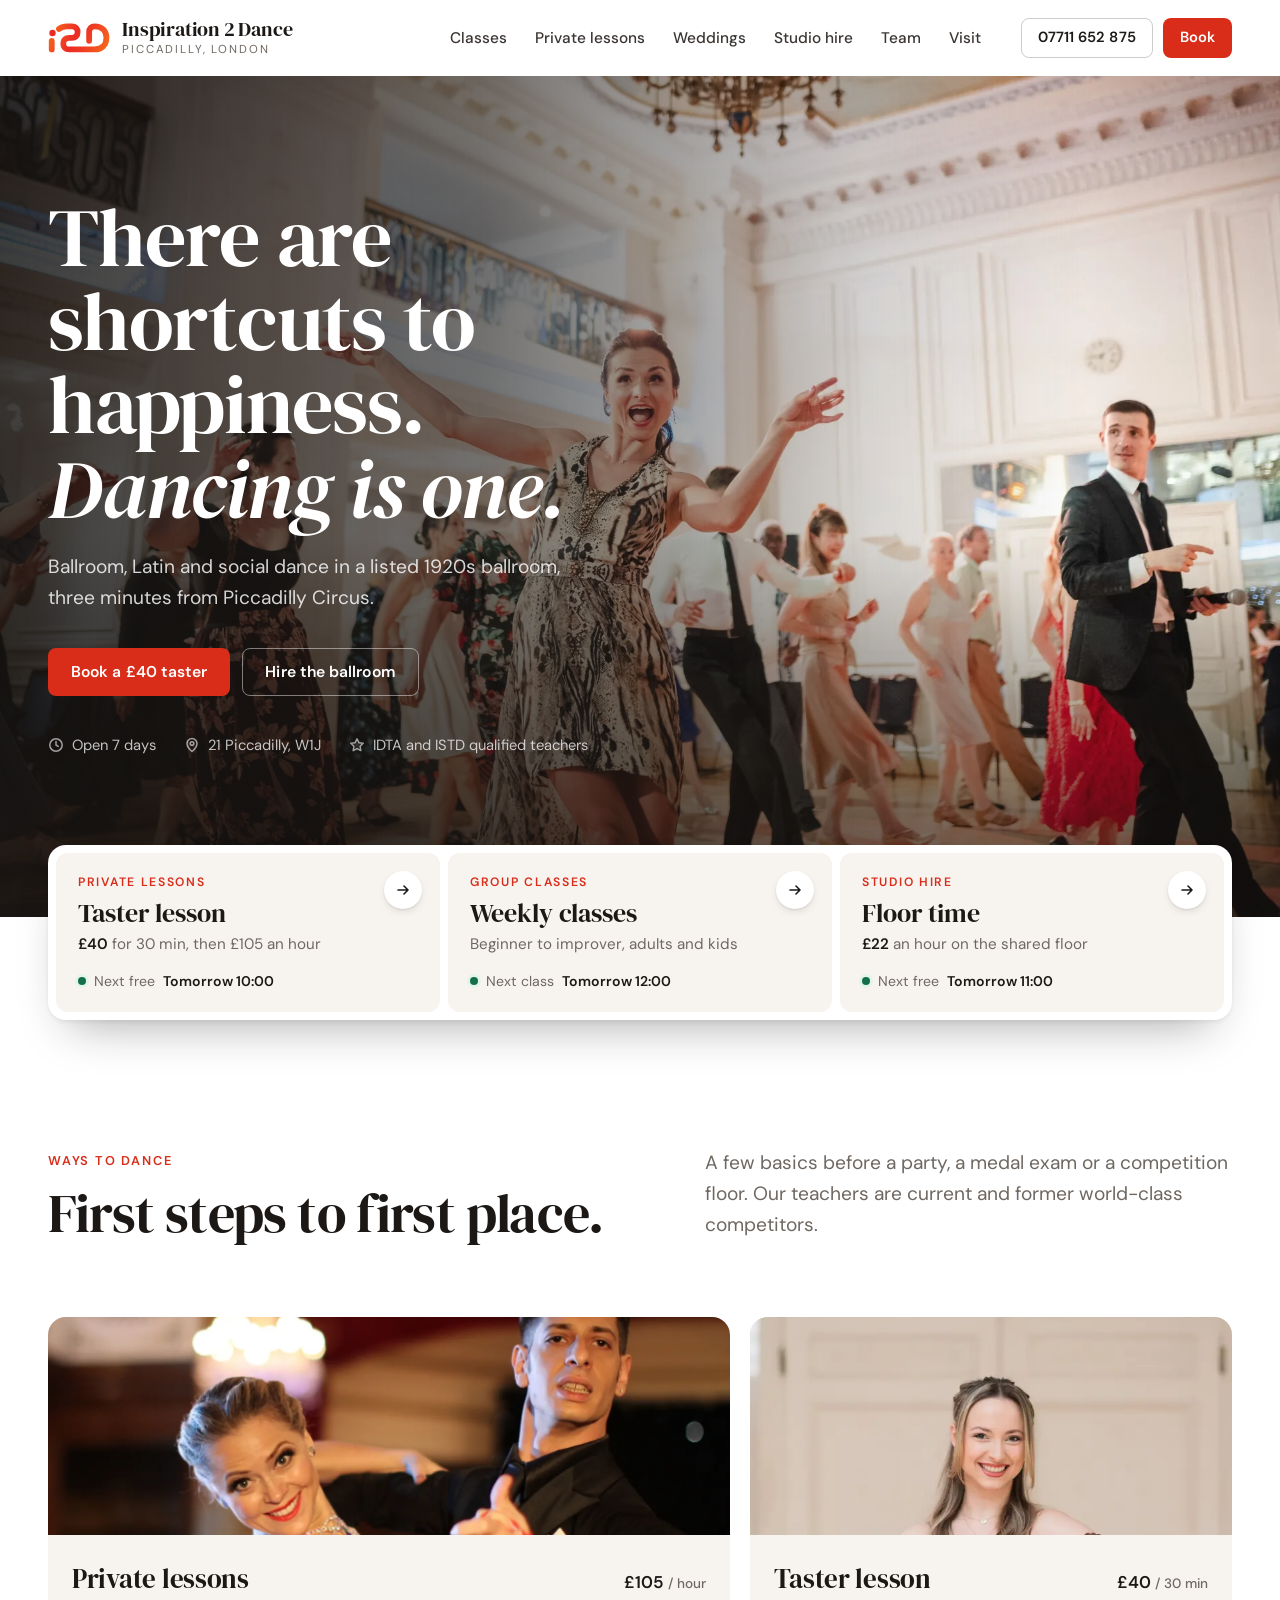
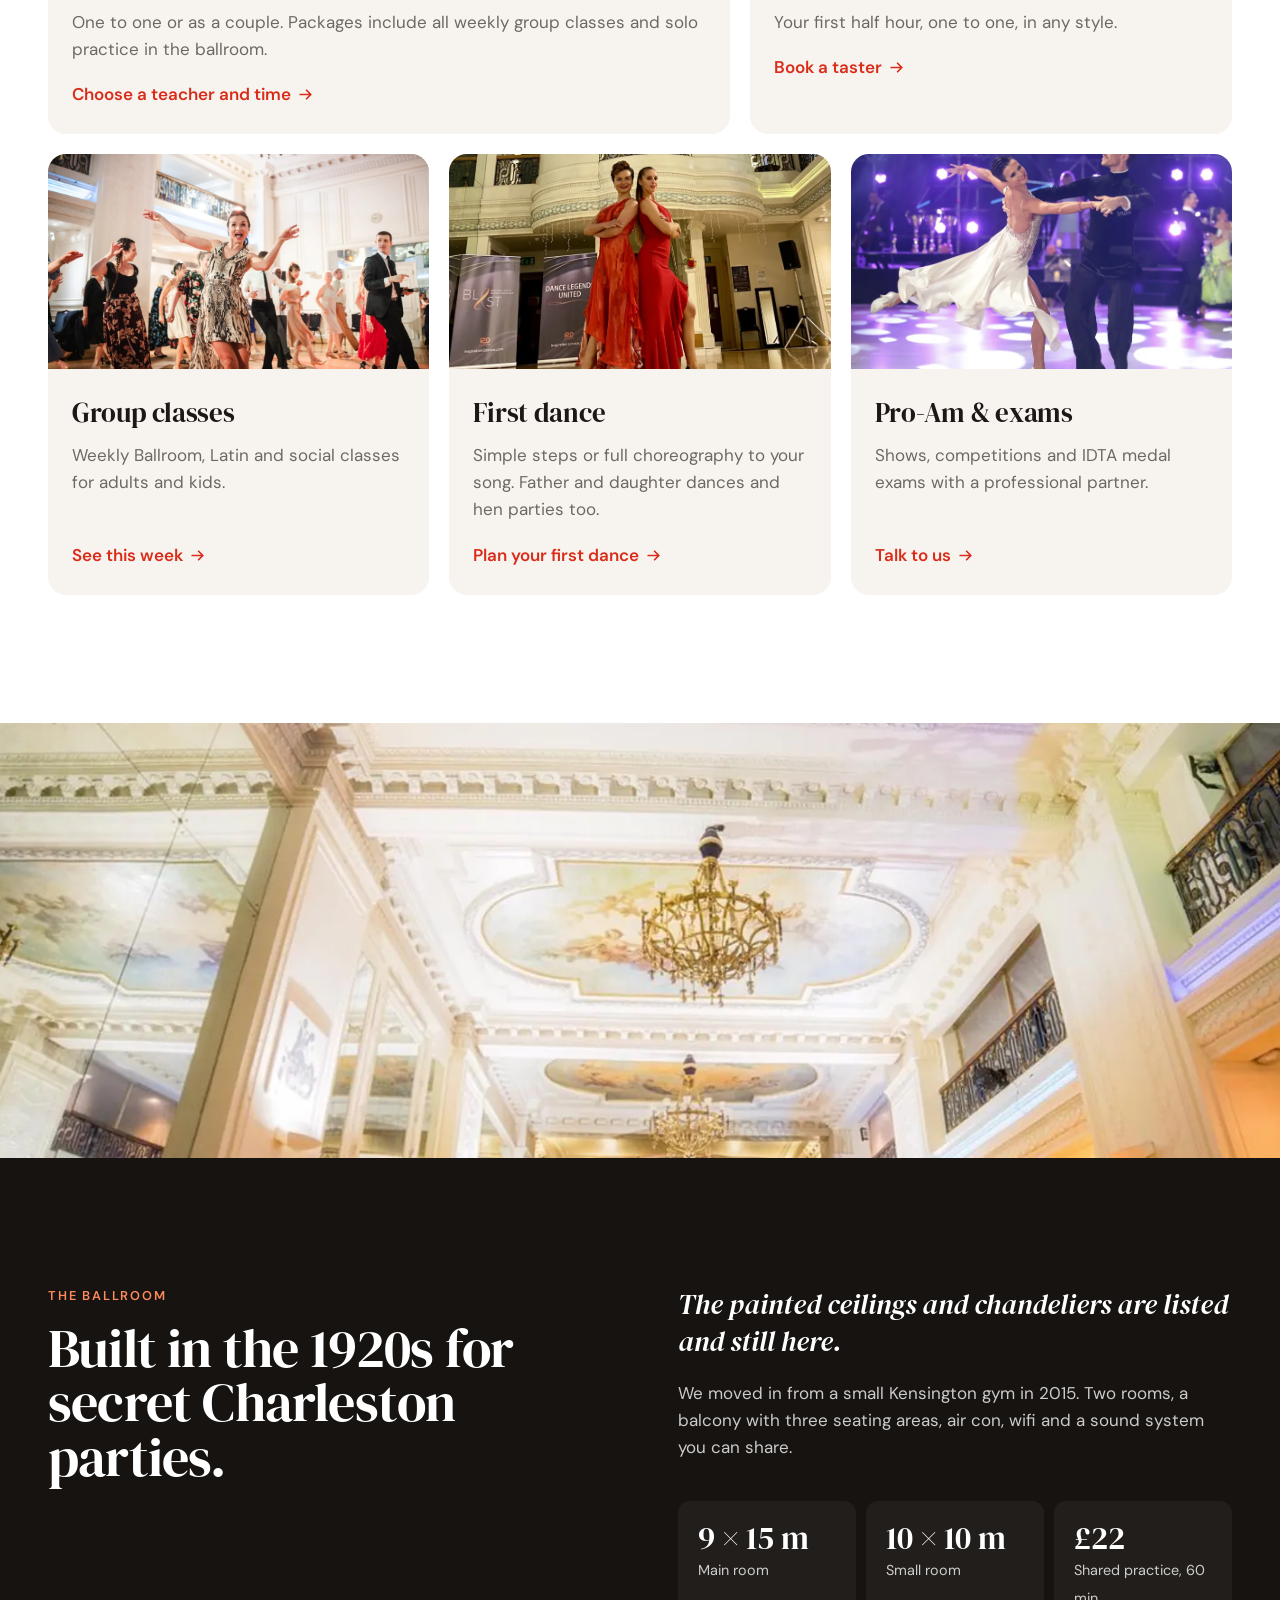
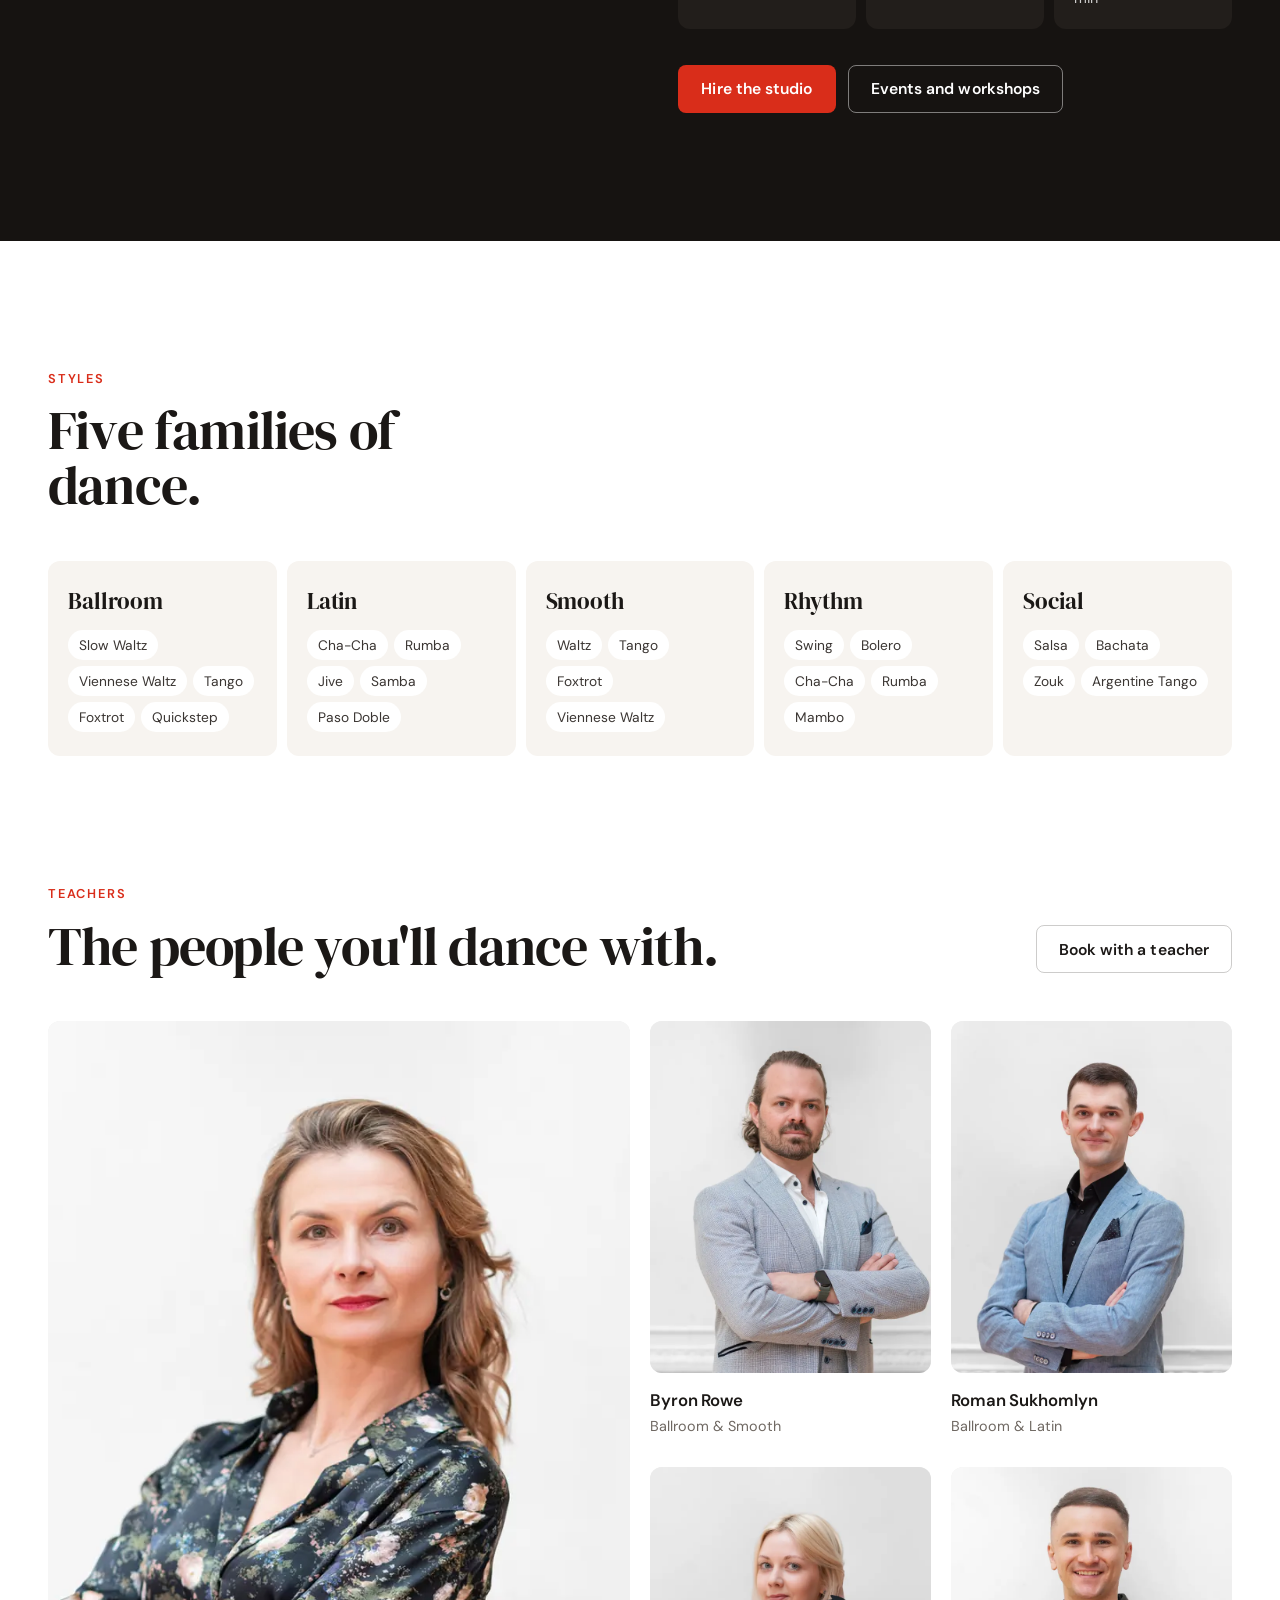
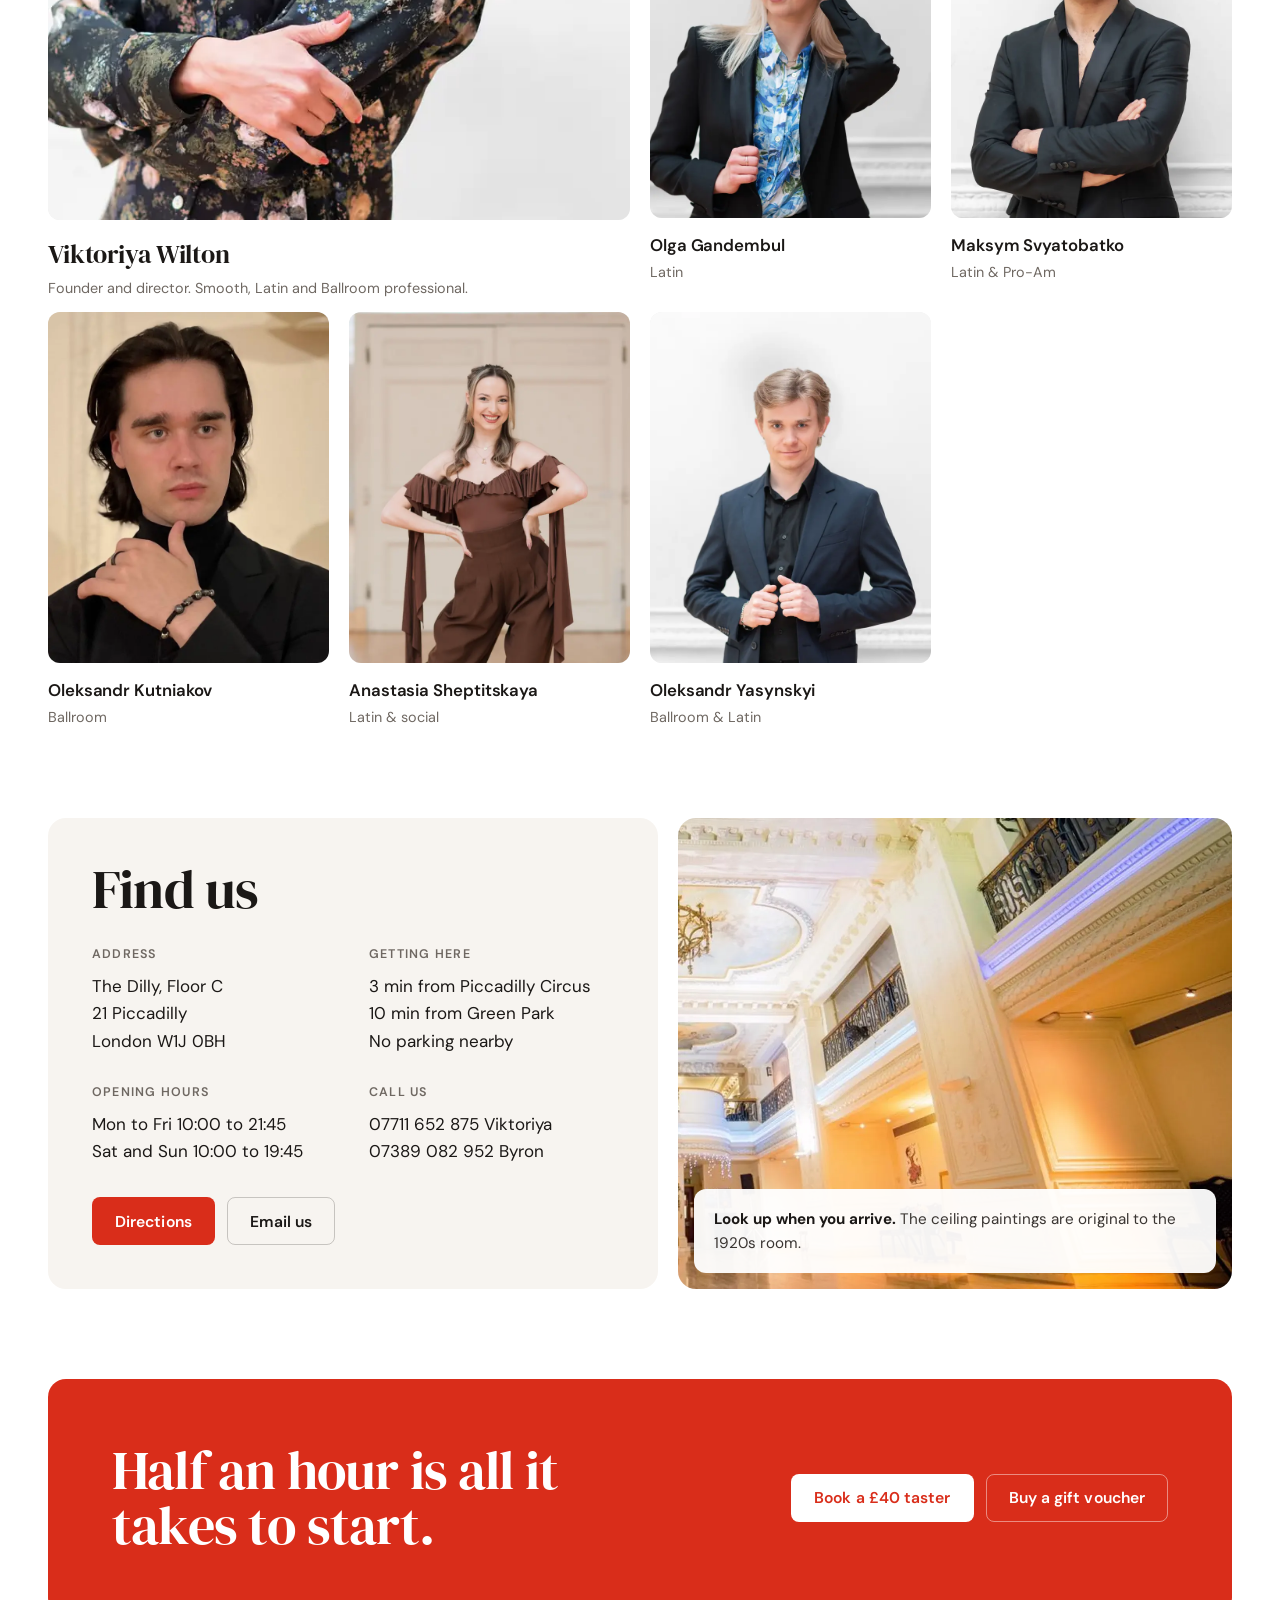
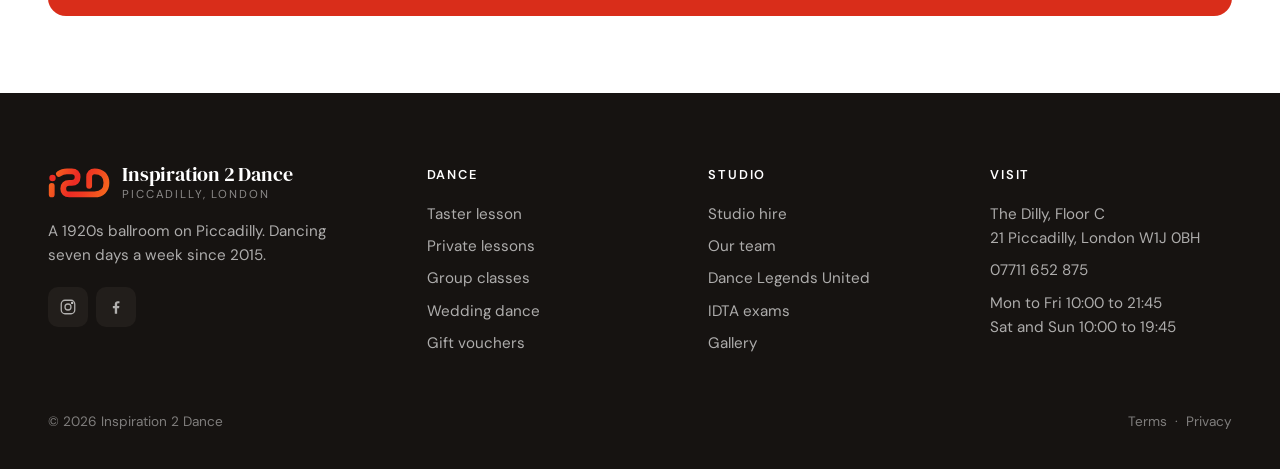
==== commit a5f09356: "Mockup: logo red, sturdier display font, clean SVG mark, smaller offer photos, new quick booker Co-A" ====
--- a/design/index.html
+++ b/design/index.html
@@ -8,7 +8,7 @@
 <link rel="preload" href="assets/fonts/bodoni-moda-latin-standard-normal.woff2" as="font" type="font/woff2" crossorigin>
 <link rel="preload" href="assets/fonts/dm-sans-latin-standard-normal.woff2" as="font" type="font/woff2" crossorigin>
 <link rel="stylesheet" href="assets/site.css">
-<link rel="icon" href="assets/img/i2d-logo.png">
+<link rel="icon" href="assets/img/i2d-mark.svg" type="image/svg+xml">
 </head>
 <body data-page="home">
 <div data-header></div>
@@ -32,38 +32,29 @@
   </section>
 
   <div class="rail">
-    <div class="quick" id="quick">
-      <div class="quick-tabs" role="tablist" data-tabs>
-        <button class="ctab" role="tab" aria-selected="true" data-value="lesson">Private lesson</button>
-        <button class="ctab" role="tab" aria-selected="false" data-value="class">Group class</button>
-        <button class="ctab" role="tab" aria-selected="false" data-value="hire">Studio hire</button>
-      </div>
-      <form class="quick-body" action="book.html">
-        <div class="field">
-          <label for="q-what" data-q-label>Lesson</label>
-          <select class="control" id="q-what" name="type">
-            <option value="taster">Taster, 30 min · £40</option>
-            <option value="single">Private lesson, 60 min · £105</option>
-            <option value="five">5 hour package · £495</option>
-            <option value="ten">10 hour package · £950</option>
-          </select>
-        </div>
-        <div class="field">
-          <label for="q-style">Style</label>
-          <select class="control" id="q-style" name="style">
-            <option>Ballroom</option><option>Latin</option><option>American Smooth</option>
-            <option>Salsa</option><option>Argentine Tango</option><option>Wedding dance</option>
-          </select>
-        </div>
-        <div class="field">
-          <label for="q-when">When</label>
-          <select class="control" id="q-when" name="when">
-            <option>This week</option><option>Next week</option><option>Pick a date</option>
-          </select>
-        </div>
-        <button class="btn btn-primary" type="submit">See times</button>
-      </form>
-    </div>
+    <nav class="quick" id="quick" aria-label="Book">
+      <a class="qt" href="book.html?type=taster">
+        <span class="qt-k">Private lessons</span>
+        <span class="qt-t">Taster lesson</span>
+        <span class="qt-m"><b>£40</b> for 30 min, then £105 an hour</span>
+        <span class="qt-next"><i></i>Next free <b><span data-day></span> 10:00</b></span>
+        <span class="qt-go" aria-hidden="true"><svg viewBox="0 0 16 16" fill="none"><path d="M3 8h10m-4-4 4 4-4 4" stroke="currentColor" stroke-width="1.6" stroke-linecap="round" stroke-linejoin="round"/></svg></span>
+      </a>
+      <a class="qt" href="book.html?type=class">
+        <span class="qt-k">Group classes</span>
+        <span class="qt-t">Weekly classes</span>
+        <span class="qt-m">Beginner to improver, adults and kids</span>
+        <span class="qt-next"><i></i>Next class <b><span data-day></span> 12:00</b></span>
+        <span class="qt-go" aria-hidden="true"><svg viewBox="0 0 16 16" fill="none"><path d="M3 8h10m-4-4 4 4-4 4" stroke="currentColor" stroke-width="1.6" stroke-linecap="round" stroke-linejoin="round"/></svg></span>
+      </a>
+      <a class="qt" href="studio-hire.html">
+        <span class="qt-k">Studio hire</span>
+        <span class="qt-t">Floor time</span>
+        <span class="qt-m"><b>£22</b> an hour on the shared floor</span>
+        <span class="qt-next"><i></i>Next free <b><span data-day></span> 11:00</b></span>
+        <span class="qt-go" aria-hidden="true"><svg viewBox="0 0 16 16" fill="none"><path d="M3 8h10m-4-4 4 4-4 4" stroke="currentColor" stroke-width="1.6" stroke-linecap="round" stroke-linejoin="round"/></svg></span>
+      </a>
+    </nav>
   </div>
 
   <section class="section">
@@ -86,7 +77,7 @@
           </div>
         </a>
         <a class="offer tall" href="book.html?type=taster">
-          <div class="ph"><img src="assets/img/team-anastasia-sheptitskaya.webp" alt="Anastasia, one of our teachers, in the studio" width="720" height="900" loading="lazy" style="object-position:50% 20%"></div>
+          <div class="ph"><img src="assets/img/team-anastasia-sheptitskaya.webp" alt="Anastasia, one of our teachers, in the studio" width="720" height="900" loading="lazy" style="object-position:50% 8%"></div>
           <div class="body">
             <div class="row"><h3>Taster lesson</h3><span class="price">£40 <small>/ 30 min</small></span></div>
             <p>Your first half hour, one to one, in any style.</p>
@@ -222,23 +213,8 @@
 <div data-footer></div>
 <script src="assets/site.js"></script>
 <script>
-  // Quick booker: swap the first field per tab
-  (function () {
-    const sel = document.getElementById("q-what");
-    const lab = document.querySelector("[data-q-label]");
-    const form = document.querySelector(".quick-body");
-    const sets = {
-      lesson: ["Lesson", "book.html", [["taster","Taster, 30 min · £40"],["single","Private lesson, 60 min · £105"],["five","5 hour package · £495"],["ten","10 hour package · £950"]]],
-      class: ["Level", "book.html", [["class","Beginner"],["class","Improver"],["class","Intermediate"],["class","Kids"]]],
-      hire: ["Room", "studio-hire.html", [["main","Main room, 9 × 15 m"],["small","Small room, 10 × 10 m"],["exclusive","Whole venue, exclusive"]]],
-    };
-    document.querySelector(".quick-tabs").addEventListener("tabchange", (e) => {
-      const [label, action, opts] = sets[e.detail];
-      lab.textContent = label;
-      form.action = action;
-      sel.innerHTML = opts.map(([v, t]) => `<option value="${v}">${t}</option>`).join("");
-    });
-  })();
+  // Quick booker: sample "next free" days, relative to today
+  document.querySelectorAll("[data-day]").forEach((el) => { el.textContent = "Tomorrow"; });
 </script>
 </body>
 </html>
--- a/design/assets/site.css
+++ b/design/assets/site.css
@@ -1,16 +1,16 @@
 /* Inspiration 2 Dance — redesign mockup */
 
 @font-face {
-  font-family: "Bodoni Moda";
-  src: url("fonts/bodoni-moda-latin-standard-normal.woff2") format("woff2-variations");
-  font-weight: 400 900;
+  font-family: "DM Serif Display";
+  src: url("fonts/dm-serif-display-normal.woff2") format("woff2");
+  font-weight: 100 900;
   font-style: normal;
   font-display: swap;
 }
 @font-face {
-  font-family: "Bodoni Moda";
-  src: url("fonts/bodoni-moda-latin-standard-italic.woff2") format("woff2-variations");
-  font-weight: 400 900;
+  font-family: "DM Serif Display";
+  src: url("fonts/dm-serif-display-italic.woff2") format("woff2");
+  font-weight: 100 900;
   font-style: italic;
   font-display: swap;
 }
@@ -31,10 +31,10 @@
 
 :root {
   /* Brand: the i2D mark runs orange into red. One accent family, used sparingly. */
-  --flame: #e8501c;
-  --flame-deep: #c4380f;      /* text + buttons on light, AA on white */
-  --flame-press: #a52e0b;
-  --flame-soft: #fbe9e2;
+  --flame: #f0401f;
+  --flame-deep: #d92d1a;      /* text + buttons on light, AA on white */
+  --flame-press: #b5200f;
+  --flame-soft: #fde8e3;
 
   --ink: #1b1816;             /* warm charcoal */
   --ink-2: #3a3532;
@@ -48,7 +48,7 @@
   --ok: #14704a;  --ok-soft: #e4f4ec;
   --full: #5f6873; --full-soft: #eceff1;
 
-  --serif: "Bodoni Moda", "Didot", "Bodoni 72", Georgia, serif;
+  --serif: "DM Serif Display", Georgia, serif;
   --sans: "DM Sans", system-ui, -apple-system, "Segoe UI", sans-serif;
 
   --r-sm: 8px;
@@ -142,7 +142,7 @@
 .site-header.scrolled { box-shadow: 0 1px 0 var(--line), 0 10px 30px -24px rgba(0,0,0,.4); }
 .site-header .rail { display: flex; align-items: center; gap: 28px; height: 76px; }
 .brand { display: flex; align-items: center; gap: 12px; text-decoration: none; flex: none; }
-.brand img { width: 44px; height: 42px; }
+.brand img { width: auto; height: 30px; }
 .brand-name { display: flex; flex-direction: column; line-height: 1.05; }
 .brand-name b { font-family: var(--serif); font-weight: 600; font-size: 1.22rem; color: var(--ink); letter-spacing: -.01em; }
 .brand-name span { font-size: .72rem; letter-spacing: .16em; text-transform: uppercase; color: var(--muted); margin-top: 3px; }
@@ -207,24 +207,41 @@
 .hero-facts span { display: inline-flex; align-items: center; gap: 8px; }
 .hero-facts svg { width: 16px; height: 16px; opacity: .8; }
 
-/* Quick booker, sits over the hero edge */
+/* Quick booker, sits over the hero edge: three direct routes in */
 .quick {
-  position: relative; z-index: 5; margin-top: -88px;
-  background: var(--paper); border-radius: var(--r-lg); box-shadow: var(--shadow-lift);
-  padding: 10px 10px 10px;
-}
-.quick-tabs { display: flex; gap: 4px; padding: 4px 4px 0; overflow-x: auto; scrollbar-width: none; }
-.quick-tabs::-webkit-scrollbar { display: none; }
-.quick-body { display: grid; grid-template-columns: 1.15fr 1fr 1fr auto; gap: 10px; padding: 14px; background: var(--paper-2); border-radius: 0 var(--r-md) var(--r-md) var(--r-md); }
-.quick-body .btn { height: 100%; min-height: 60px; padding: 0 28px; }
+  position: relative; z-index: 5; margin-top: -72px;
+  display: grid; grid-template-columns: repeat(3, minmax(0, 1fr)); gap: 8px;
+  background: var(--paper); border-radius: var(--r-lg); box-shadow: var(--shadow-lift); padding: 8px;
+}
+.qt {
+  position: relative; display: flex; flex-direction: column; gap: 4px;
+  padding: 20px 64px 20px 22px; border-radius: var(--r-md); background: var(--paper-2);
+  color: var(--ink); text-decoration: none; transition: background .2s, box-shadow .2s, transform .2s;
+}
+.qt:hover { background: #fff; box-shadow: var(--shadow); transform: translateY(-2px); }
+.qt-k { font-size: .76rem; font-weight: 600; letter-spacing: .14em; text-transform: uppercase; color: var(--flame-deep); }
+.qt-t { font-family: var(--serif); font-size: 1.65rem; line-height: 1.1; margin-top: 2px; }
+.qt-m { color: var(--muted); font-size: .95rem; }
+.qt-m b { color: var(--ink); font-weight: 600; }
+.qt-next { display: inline-flex; align-items: center; gap: 8px; margin-top: 10px; font-size: .88rem; color: var(--muted); }
+.qt-next b { color: var(--ink); font-weight: 600; }
+.qt-next i { width: 8px; height: 8px; border-radius: 50%; background: var(--ok); box-shadow: 0 0 0 3px var(--ok-soft, #e4f4ec); }
+.qt-go {
+  position: absolute; top: 18px; right: 18px; width: 38px; height: 38px; border-radius: 50%;
+  display: grid; place-items: center; background: #fff; color: var(--ink);
+  box-shadow: 0 1px 2px rgba(27,24,22,.08), 0 4px 12px -6px rgba(27,24,22,.3); transition: background .2s, color .2s;
+}
+.qt-go svg { width: 16px; height: 16px; }
+.qt:hover .qt-go { background: var(--flame-deep); color: #fff; }
 @media (max-width: 900px) {
-  .quick { margin-top: -64px; }
-  .quick-body { grid-template-columns: 1fr 1fr; }
-  .quick-body .btn { grid-column: 1 / -1; min-height: 52px; }
+  .quick { grid-template-columns: 1fr; margin-top: -56px; }
+  .qt { padding: 16px 60px 16px 18px; }
+  .qt-t { font-size: 1.4rem; }
+  .qt-next { margin-top: 6px; }
+  .qt-go { top: 50%; transform: translateY(-50%); }
 }
 @media (max-width: 520px) {
-  .quick-body { grid-template-columns: 1fr; }
-  .quick-tabs .ctab, .tabbar .ctab { flex: 1; padding-inline: 6px; font-size: .85rem; white-space: nowrap; }
+  .tabbar .ctab { flex: 1; padding-inline: 6px; font-size: .85rem; white-space: nowrap; }
 }
 
 /* Chrome-style tabs: rounded tops that flare into the panel below */
@@ -274,7 +291,7 @@
   transition: transform .25s, box-shadow .25s;
 }
 .offer:hover { transform: translateY(-3px); box-shadow: var(--shadow); }
-.offer .ph { overflow: hidden; aspect-ratio: 4 / 3; background: #ddd; }
+.offer .ph { overflow: hidden; aspect-ratio: 16 / 9; background: #ddd; }
 .offer .ph img { width: 100%; height: 100%; object-fit: cover; transition: transform .6s; }
 .offer:hover .ph img { transform: scale(1.03); }
 .offer .body { padding: 22px 24px 26px; display: flex; flex-direction: column; gap: 8px; flex: 1; }
@@ -285,14 +302,14 @@
 .offer p { color: var(--muted); }
 .offer .link { margin-top: auto; padding-top: 10px; }
 .offer.big { grid-column: span 7; }
-.offer.big .ph, .offer.tall .ph { aspect-ratio: auto; flex: 1; min-height: 300px; }
+.offer.big .ph, .offer.tall .ph { aspect-ratio: auto; flex: none; height: clamp(190px, 17vw, 240px); }
 .offer.big .body, .offer.tall .body { flex: none; }
 .offer.tall { grid-column: span 5; }
 .offer.third { grid-column: span 4; }
 @media (max-width: 960px) {
   .offer.big, .offer.tall { grid-column: span 12; }
   .offer.third { grid-column: span 6; }
-  .offer.big .ph, .offer.tall .ph { aspect-ratio: 16/10; flex: none; min-height: 0; }
+  .offer.big .ph, .offer.tall .ph { height: auto; aspect-ratio: 16/9; }
 }
 @media (max-width: 620px) { .offer.third { grid-column: span 12; } }
 
